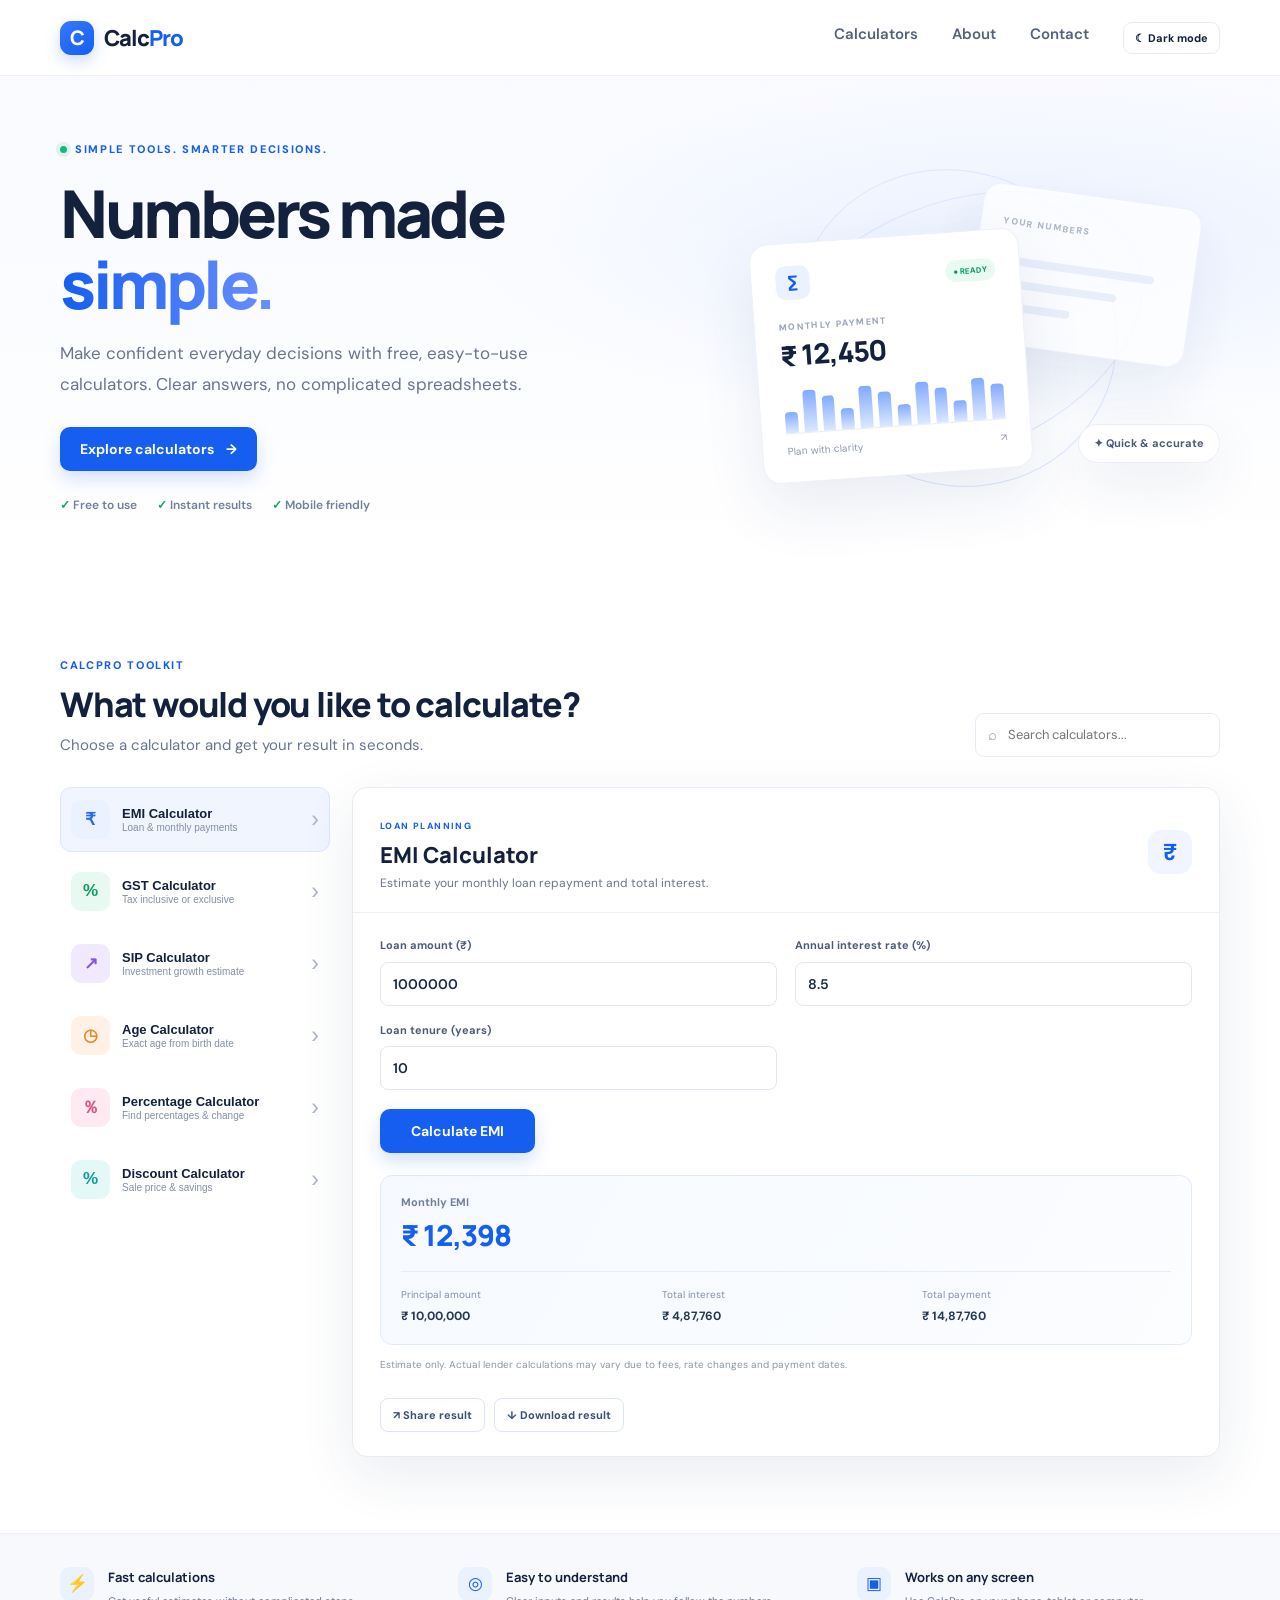
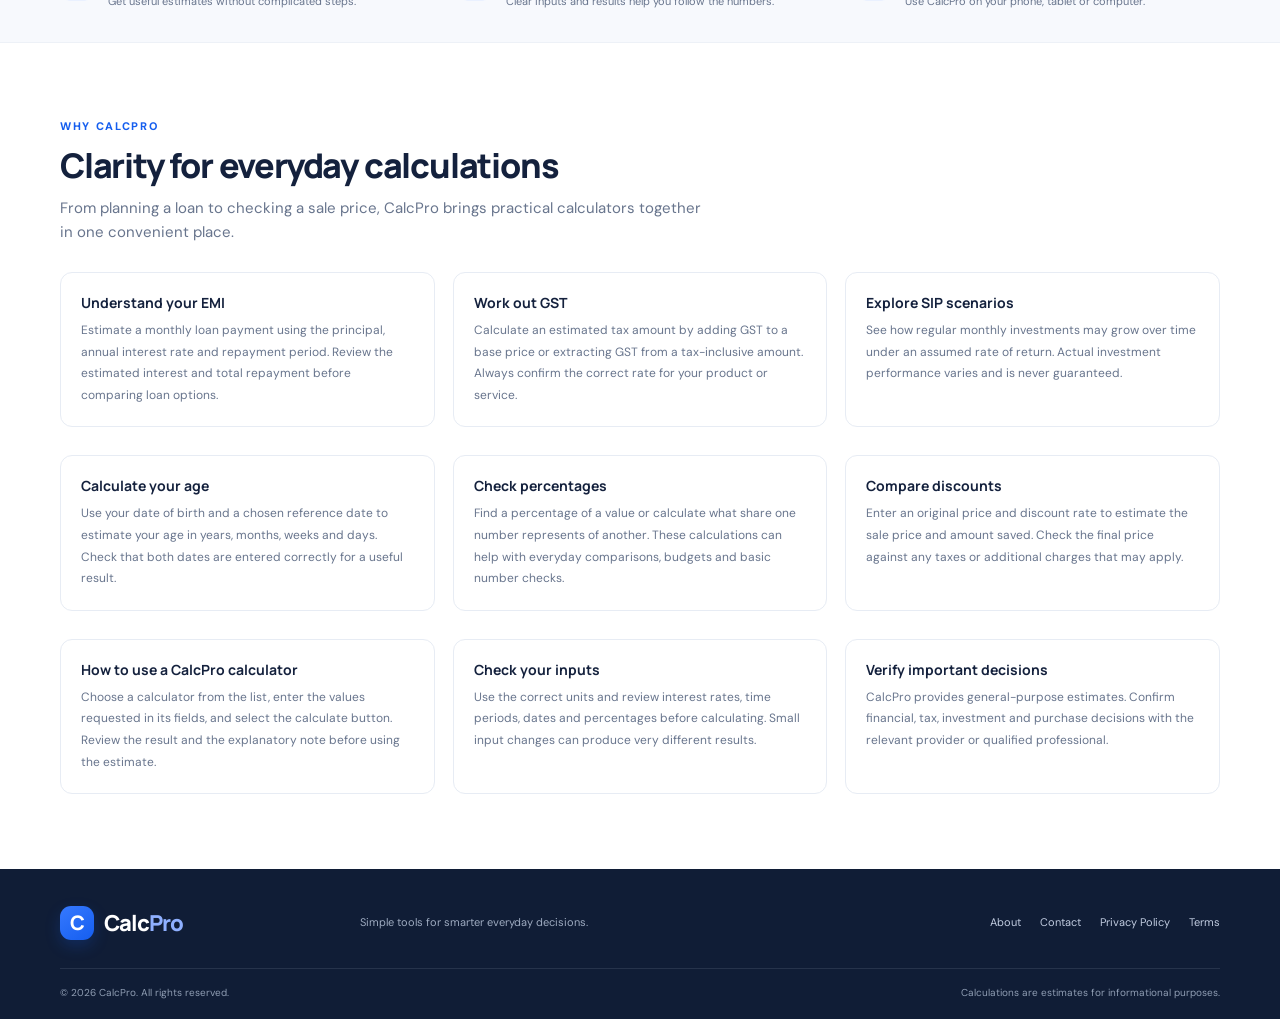
==== index.html @ 3a12703f "Clean up duplicate placeholder AdSense snippet" ====
<!DOCTYPE html>
<html lang="en">
<head>
  <!-- Google tag (gtag.js) - CalcPro GA4 -->
  <script async src="https://www.googletagmanager.com/gtag/js?id=G-G73KL03NPD"></script>
  <script>
    window.dataLayer = window.dataLayer || [];
    function gtag(){dataLayer.push(arguments);}
    gtag('js', new Date());
    gtag('config', 'G-G73KL03NPD');
  </script>

  <script async src="https://pagead2.googlesyndication.com/pagead/js/adsbygoogle.js?client=ca-pub-5305765007887137"
     crossorigin="anonymous"></script>
  <meta name="google-adsense-account" content="ca-pub-5305765007887137">
  <meta name="google-site-verification" content="IYeu65UoTeWbpqD2SZLOJmxgCEEkNinRDU8o8wYpRFg" /> 
  <meta charset="UTF-8">
  <meta name="viewport" content="width=device-width, initial-scale=1">
  <meta name="description" content="CalcPro offers free, easy-to-use EMI, GST, SIP, age, percentage and discount calculators. Get clear results instantly.">
  <meta name="keywords" content="online calculator, EMI calculator, GST calculator, SIP calculator, age calculator, percentage calculator, discount calculator">
  <meta name="theme-color" content="#155eef">
  <meta property="og:title" content="CalcPro — Smart Calculators for Everyday Decisions">
  <meta property="og:description" content="Free online calculators for loans, GST, investments, age, percentages and discounts.">
  <meta property="og:type" content="website">
  <title>CalcPro — Free Online Calculators</title>
  <link rel="canonical" href="https://primecalpro.vercel.app/">
  <link rel="icon" href="favicon.svg" type="image/svg+xml">
  <link rel="stylesheet" href="css/style.css">
</head>
<body>
  <header class="site-header">
    <div class="container nav-wrap">
      <a class="brand" href="index.html" aria-label="CalcPro home"><span class="brand-mark">C</span><span>Calc<span class="brand-accent">Pro</span></span></a>
      <button class="menu-toggle" id="menuToggle" aria-label="Toggle navigation" aria-expanded="false">☰</button>
      <nav class="main-nav" id="mainNav">
        <a href="#calculators">Calculators</a>
        <a href="about.html">About</a>
        <a href="contact.html">Contact</a>
      </nav>
    </div>
  </header>

  <main>
    <section class="hero">
      <div class="container hero-grid">
        <div>
          <div class="eyebrow"><span class="eyebrow-dot"></span> SIMPLE TOOLS. SMARTER DECISIONS.</div>
          <h1>Numbers made <span class="gradient-text">simple.</span></h1>
          <p class="hero-copy">Make confident everyday decisions with free, easy-to-use calculators. Clear answers, no complicated spreadsheets.</p>
          <a class="button button-primary" href="#calculators">Explore calculators <span aria-hidden="true">→</span></a>
          <div class="hero-trust"><span>✓ Free to use</span><span>✓ Instant results</span><span>✓ Mobile friendly</span></div>
        </div>
        <div class="hero-visual" aria-label="Calculator illustration">
          <div class="visual-orbit orbit-one"></div><div class="visual-orbit orbit-two"></div>
          <div class="visual-card card-back"><span class="mini-label">YOUR NUMBERS</span><div class="fake-line long"></div><div class="fake-line"></div><div class="fake-line short"></div></div>
          <div class="visual-card card-front"><div class="visual-card-top"><span class="visual-icon">∑</span><span class="live-pill">● READY</span></div><span class="mini-label">MONTHLY PAYMENT</span><strong>₹ 12,450</strong><div class="visual-chart"><i></i><i></i><i></i><i></i><i></i><i></i><i></i><i></i><i></i><i></i><i></i><i></i></div><div class="visual-foot"><span>Plan with clarity</span><span>↗</span></div></div>
          <div class="floating-badge">✦ Quick & accurate</div>
        </div>
      </div>
    </section>

    <section class="container section" id="calculators">
      <div class="section-heading">
        <div><div class="eyebrow">CALCPRO TOOLKIT</div><h2>What would you like to calculate?</h2><p>Choose a calculator and get your result in seconds.</p></div>
        <label class="search-box"><span aria-hidden="true">⌕</span><input id="toolSearch" type="search" placeholder="Search calculators..." aria-label="Search calculators"></label>
      </div>

      <div class="calculator-layout">
        <aside class="tool-list" aria-label="Calculator list">
          <button class="tool-link active" data-tool="emi"><span class="tool-icon blue">₹</span><span><b>EMI Calculator</b><small>Loan & monthly payments</small></span><span class="chevron">›</span></button>
          <button class="tool-link" data-tool="gst"><span class="tool-icon green">%</span><span><b>GST Calculator</b><small>Tax inclusive or exclusive</small></span><span class="chevron">›</span></button>
          <button class="tool-link" data-tool="sip"><span class="tool-icon purple">↗</span><span><b>SIP Calculator</b><small>Investment growth estimate</small></span><span class="chevron">›</span></button>
          <button class="tool-link" data-tool="age"><span class="tool-icon orange">◷</span><span><b>Age Calculator</b><small>Exact age from birth date</small></span><span class="chevron">›</span></button>
          <button class="tool-link" data-tool="percentage"><span class="tool-icon pink">％</span><span><b>Percentage Calculator</b><small>Find percentages & change</small></span><span class="chevron">›</span></button>
          <button class="tool-link" data-tool="discount"><span class="tool-icon teal">%</span><span><b>Discount Calculator</b><small>Sale price & savings</small></span><span class="chevron">›</span></button>
        </aside>

        <section class="calculator-panel" aria-live="polite">
          <div class="calc-panel-heading"><div><span class="panel-kicker" id="calcKicker">LOAN PLANNING</span><h3 id="calcTitle">EMI Calculator</h3><p id="calcDescription">Estimate your monthly loan repayment and total interest.</p></div><span class="panel-symbol" id="panelSymbol">₹</span></div>

          <div class="calc-content" id="calc-emi">
            <div class="input-grid">
              <label class="field"><span>Loan amount (₹)</span><input id="emiPrincipal" type="number" min="1" value="1000000" step="1000"></label>
              <label class="field"><span>Annual interest rate (%)</span><input id="emiRate" type="number" min="0" max="100" value="8.5" step="0.1"></label>
              <label class="field"><span>Loan tenure (years)</span><input id="emiYears" type="number" min="0.1" max="50" value="10" step="0.5"></label>
            </div>
            <button class="button button-primary calculate-btn" id="emiCalculate">Calculate EMI</button>
            <div class="result-box"><div class="result-main"><span>Monthly EMI</span><strong id="emiResult">₹ 12,398</strong></div><div class="result-stats"><div><small>Principal amount</small><b id="emiPrincipalOut">₹ 10,00,000</b></div><div><small>Total interest</small><b id="emiInterest">₹ 4,87,760</b></div><div><small>Total payment</small><b id="emiTotal">₹ 14,87,760</b></div></div></div>
            <p class="result-note">Estimate only. Actual lender calculations may vary due to fees, rate changes and payment dates.</p>
          </div>

          <div class="calc-content hidden" id="calc-gst">
            <div class="segmented"><button class="segment active" data-gst-mode="exclusive">Add GST</button><button class="segment" data-gst-mode="inclusive">Remove GST</button></div>
            <div class="input-grid">
              <label class="field"><span id="gstAmountLabel">Original amount (₹)</span><input id="gstAmount" type="number" min="0" value="1000"></label>
              <label class="field"><span>GST rate (%)</span><select id="gstRate"><option>5</option><option>12</option><option selected>18</option><option>28</option><option value="custom">Custom</option></select></label>
              <label class="field hidden" id="gstCustomWrap"><span>Custom GST rate (%)</span><input id="gstCustom" type="number" min="0" max="100" value="18"></label>
            </div>
            <button class="button button-primary calculate-btn" id="gstCalculate">Calculate GST</button>
            <div class="result-box"><div class="result-main"><span id="gstMainLabel">Total amount including GST</span><strong id="gstTotal">₹ 1,180.00</strong></div><div class="result-stats"><div><small>Base amount</small><b id="gstBase">₹ 1,000.00</b></div><div><small>GST amount</small><b id="gstTax">₹ 180.00</b></div><div><small>GST rate</small><b id="gstRateOut">18%</b></div></div></div>
            <p class="result-note">For estimation only. Confirm the applicable GST rate and tax treatment for your transaction.</p>
          </div>

          <div class="calc-content hidden" id="calc-sip">
            <div class="input-grid">
              <label class="field"><span>Monthly investment (₹)</span><input id="sipMonthly" type="number" min="1" value="5000" step="500"></label>
              <label class="field"><span>Expected annual return (%)</span><input id="sipRate" type="number" min="0" max="100" value="12" step="0.5"></label>
              <label class="field"><span>Investment period (years)</span><input id="sipYears" type="number" min="1" max="60" value="10"></label>
            </div>
            <button class="button button-primary calculate-btn" id="sipCalculate">Calculate returns</button>
            <div class="result-box"><div class="result-main"><span>Estimated future value</span><strong id="sipFuture">₹ 11,50,193</strong></div><div class="result-stats"><div><small>Invested amount</small><b id="sipInvested">₹ 6,00,000</b></div><div><small>Estimated returns</small><b id="sipReturns">₹ 5,50,193</b></div><div><small>Investment period</small><b id="sipPeriod">10 years</b></div></div></div>
            <p class="result-note">Illustrative estimate, not a guaranteed return. Market-linked investments can lose value.</p>
          </div>

          <div class="calc-content hidden" id="calc-age">
            <div class="input-grid">
              <label class="field"><span>Date of birth</span><input id="birthDate" type="date"></label>
              <label class="field"><span>Calculate age on</span><input id="ageAsOf" type="date"></label>
            </div>
            <button class="button button-primary calculate-btn" id="ageCalculate">Calculate age</button>
            <div class="result-box"><div class="result-main"><span>Your exact age</span><strong id="ageResult">—</strong></div><div class="result-stats"><div><small>Total months</small><b id="ageMonths">—</b></div><div><small>Total weeks</small><b id="ageWeeks">—</b></div><div><small>Total days</small><b id="ageDays">—</b></div></div></div>
            <p class="result-note">Age is calculated using calendar dates. The result is based on the dates you enter.</p>
          </div>

          <div class="calc-content hidden" id="calc-percentage">
            <div class="input-grid">
              <label class="field"><span>What is X% of Y? — X (%)</span><input id="pctX" type="number" value="20"></label>
              <label class="field"><span>Y (number)</span><input id="pctY" type="number" value="500"></label>
              <label class="field"><span>Optional: part value</span><input id="pctPart" type="number" value="100"></label>
              <label class="field"><span>Optional: total value</span><input id="pctWhole" type="number" value="500"></label>
            </div>
            <button class="button button-primary calculate-btn" id="pctCalculate">Calculate percentage</button>
            <div class="result-box"><div class="result-main"><span id="pctMainLabel">20% of 500</span><strong id="pctResult">100</strong></div><div class="result-stats"><div><small>Part as % of total</small><b id="pctOfTotal">20%</b></div><div><small>Calculation</small><b id="pctFormula">20 ÷ 100 × 500</b></div></div></div>
            <p class="result-note">Enter the first two values for X% of Y. The optional values calculate a part as a percentage of a total.</p>
          </div>

          <div class="calc-content hidden" id="calc-discount">
            <div class="input-grid">
              <label class="field"><span>Original price (₹)</span><input id="discountPrice" type="number" min="0" value="2500"></label>
              <label class="field"><span>Discount (%)</span><input id="discountRate" type="number" min="0" max="100" value="20"></label>
            </div>
            <button class="button button-primary calculate-btn" id="discountCalculate">Calculate discount</button>
            <div class="result-box"><div class="result-main"><span>Final sale price</span><strong id="discountFinal">₹ 2,000.00</strong></div><div class="result-stats"><div><small>You save</small><b id="discountSaving">₹ 500.00</b></div><div><small>Original price</small><b id="discountOriginal">₹ 2,500.00</b></div><div><small>Discount rate</small><b id="discountRateOut">20%</b></div></div></div>
            <p class="result-note">The result does not include any additional taxes, shipping fees or store charges.</p>
          </div>
          <div class="result-actions" id="resultActions" aria-label="Result actions">
            <button class="action-button" id="shareResult" type="button">↗ Share result</button>
            <button class="action-button" id="downloadResult" type="button">↓ Download result</button>
          </div>
        </section>
      </div>
    </section>

    <section class="info-strip"><div class="container info-grid"><div><span class="info-icon">⚡</span><b>Fast calculations</b><p>Get useful estimates without complicated steps.</p></div><div><span class="info-icon">◎</span><b>Easy to understand</b><p>Clear inputs and results help you follow the numbers.</p></div><div><span class="info-icon">▣</span><b>Works on any screen</b><p>Use CalcPro on your phone, tablet or computer.</p></div></div></section>

    <section class="container content-section">
      <div class="eyebrow">WHY CALCPRO</div><h2>Clarity for everyday calculations</h2>
      <p class="content-lead">From planning a loan to checking a sale price, CalcPro brings practical calculators together in one convenient place.</p>
      <div class="content-cards"><article><h3>Understand your EMI</h3><p>Estimate a monthly loan payment using the principal, annual interest rate and repayment period. Review the estimated interest and total repayment before comparing loan options.</p></article><article><h3>Work out GST</h3><p>Calculate an estimated tax amount by adding GST to a base price or extracting GST from a tax-inclusive amount. Always confirm the correct rate for your product or service.</p></article><article><h3>Explore SIP scenarios</h3><p>See how regular monthly investments may grow over time under an assumed rate of return. Actual investment performance varies and is never guaranteed.</p></article></div>
      <div class="content-cards"><article><h3>Calculate your age</h3><p>Use your date of birth and a chosen reference date to estimate your age in years, months, weeks and days. Check that both dates are entered correctly for a useful result.</p></article><article><h3>Check percentages</h3><p>Find a percentage of a value or calculate what share one number represents of another. These calculations can help with everyday comparisons, budgets and basic number checks.</p></article><article><h3>Compare discounts</h3><p>Enter an original price and discount rate to estimate the sale price and amount saved. Check the final price against any taxes or additional charges that may apply.</p></article></div>
      <div class="content-cards"><article><h3>How to use a CalcPro calculator</h3><p>Choose a calculator from the list, enter the values requested in its fields, and select the calculate button. Review the result and the explanatory note before using the estimate.</p></article><article><h3>Check your inputs</h3><p>Use the correct units and review interest rates, time periods, dates and percentages before calculating. Small input changes can produce very different results.</p></article><article><h3>Verify important decisions</h3><p>CalcPro provides general-purpose estimates. Confirm financial, tax, investment and purchase decisions with the relevant provider or qualified professional.</p></article></div>
    </section>
  </main>

  <footer class="site-footer"><div class="container footer-top"><a class="brand footer-brand" href="index.html"><span class="brand-mark">C</span><span>Calc<span class="brand-accent">Pro</span></span></a><p>Simple tools for smarter everyday decisions.</p><nav><a href="about.html">About</a><a href="contact.html">Contact</a><a href="privacy-policy.html">Privacy Policy</a><a href="terms.html">Terms</a></nav></div><div class="container footer-bottom"><span>© <span id="year"></span> CalcPro. All rights reserved.</span><span>Calculations are estimates for informational purposes.</span></div></footer>
  <script src="js/script.js" defer></script>
</body>
</html>
---- css/style.css ----
@import url('https://fonts.googleapis.com/css2?family=DM+Sans:wght@400;500;600;700&family=Manrope:wght@400;500;600;700;800&display=swap');
:root{--ink:#14213d;--muted:#68758d;--blue:#155eef;--blue-dark:#104bc4;--line:#e7ecf4;--bg:#f7f9fc;--white:#fff;--shadow:0 18px 55px rgba(28,53,96,.09)}
*{box-sizing:border-box}html{scroll-behavior:smooth}body{margin:0;background:#fff;color:var(--ink);font-family:'DM Sans',sans-serif;font-size:15px;line-height:1.6}a{color:inherit;text-decoration:none}.container{width:min(1160px,calc(100% - 40px));margin-inline:auto}.site-header{height:76px;border-bottom:1px solid #edf0f5;background:rgba(255,255,255,.94);position:sticky;top:0;z-index:20;backdrop-filter:blur(12px)}.nav-wrap{height:100%;display:flex;align-items:center;justify-content:space-between}.brand{display:inline-flex;align-items:center;gap:10px;font:800 22px Manrope,sans-serif;letter-spacing:-1px}.brand-mark{display:grid;place-items:center;width:34px;height:34px;border-radius:11px;background:linear-gradient(145deg,#3679ff,#155eef);color:white;font-size:20px;box-shadow:0 6px 15px #155eef38}.brand-accent{color:var(--blue)}.main-nav{display:flex;gap:34px;color:#53617a;font-weight:600}.main-nav a:hover,.site-footer nav a:hover{color:var(--blue)}.menu-toggle{display:none;border:0;background:none;font-size:24px;color:var(--ink)}.hero{background:radial-gradient(ellipse at 80% 35%,#eaf1ff 0,transparent 38%),linear-gradient(180deg,#f8faff 0%,#fff 100%);overflow:hidden}.hero-grid{min-height:475px;display:grid;grid-template-columns:1.05fr .95fr;align-items:center;gap:50px;padding-block:65px}.eyebrow{font-size:11px;font-weight:800;letter-spacing:1.65px;color:var(--blue);display:flex;align-items:center;gap:8px}.eyebrow-dot{width:7px;height:7px;border-radius:50%;background:#16b77a;box-shadow:0 0 0 4px #16b77a20}.hero h1{font:800 clamp(42px,5.4vw,66px)/1.08 Manrope,sans-serif;letter-spacing:-3.5px;margin:19px 0 18px;max-width:590px}.gradient-text{background:linear-gradient(90deg,#155eef,#6a8fff);background-clip:text;color:transparent}.hero-copy{font-size:17px;line-height:1.8;color:var(--muted);max-width:520px;margin:0 0 28px}.button{display:inline-flex;align-items:center;justify-content:center;gap:12px;border:0;border-radius:10px;padding:13px 20px;font:700 14px 'DM Sans';cursor:pointer;transition:.2s}.button-primary{background:var(--blue);color:white;box-shadow:0 8px 18px #155eef30}.button-primary:hover{background:var(--blue-dark);transform:translateY(-1px)}.hero-trust{display:flex;flex-wrap:wrap;gap:20px;margin-top:25px;color:#718099;font-size:12px;font-weight:600}.hero-trust span:first-letter{color:#16a36d}.hero-visual{height:340px;position:relative;display:grid;place-items:center}.visual-orbit{position:absolute;border:1px solid #dbe6ff;border-radius:50%;transform:rotate(-22deg)}.orbit-one{width:390px;height:250px}.orbit-two{width:330px;height:310px;transform:rotate(38deg)}.visual-card{position:absolute;background:white;border:1px solid #edf1f8;border-radius:18px;box-shadow:0 25px 60px #1c3b7518}.card-back{width:220px;height:160px;right:5%;top:37px;padding:22px;transform:rotate(8deg);opacity:.8}.mini-label{font-size:9px;letter-spacing:1.4px;font-weight:800;color:#9aa6bb}.fake-line{height:8px;width:70%;background:#e8eef9;border-radius:9px;margin-top:15px}.fake-line.long{width:90%;margin-top:25px}.fake-line.short{width:45%}.card-front{width:270px;padding:22px 24px;left:12%;top:78px;transform:rotate(-4deg)}.visual-card-top,.visual-foot{display:flex;justify-content:space-between;align-items:center}.visual-icon{width:34px;height:34px;border-radius:10px;background:#eaf1ff;color:var(--blue);display:grid;place-items:center;font-size:20px;font-weight:700}.live-pill{font-size:8px;color:#0d9b68;background:#e8faf2;padding:5px 8px;border-radius:20px;font-weight:800}.card-front .mini-label{display:block;margin-top:20px}.card-front strong{display:block;font:800 28px Manrope;margin-top:2px;letter-spacing:-1px}.visual-chart{height:48px;display:flex;align-items:end;gap:6px;border-bottom:1px solid #e9eef6;margin-top:12px}.visual-chart i{display:block;flex:1;background:linear-gradient(180deg,#83aaff,#dce8ff);border-radius:4px 4px 0 0}.visual-chart i:nth-child(3n){height:75%}.visual-chart i:nth-child(3n+1){height:45%}.visual-chart i:nth-child(3n+2){height:90%}.visual-foot{font-size:10px;color:#8b98ad;margin-top:10px}.floating-badge{position:absolute;right:0;bottom:35px;background:#fff;border:1px solid #e9eef8;padding:10px 15px;border-radius:30px;box-shadow:var(--shadow);font-size:11px;font-weight:700;color:#4c5b74}.section{padding-block:76px}.section-heading{display:flex;align-items:end;justify-content:space-between;gap:24px;margin-bottom:30px}.section-heading h2,.content-section h2{font:800 clamp(25px,3vw,34px)/1.2 Manrope,sans-serif;letter-spacing:-1.2px;margin:10px 0 8px}.section-heading p,.content-lead{margin:0;color:var(--muted)}.search-box{height:44px;width:245px;border:1px solid var(--line);border-radius:9px;display:flex;align-items:center;gap:9px;padding:0 12px;color:#8995a8}.search-box input{border:0;outline:0;width:100%;font:13px 'DM Sans';color:var(--ink)}.calculator-layout{display:grid;grid-template-columns:270px 1fr;gap:22px;align-items:start}.tool-list{display:grid;gap:7px}.tool-link{display:flex;align-items:center;gap:12px;width:100%;border:1px solid transparent;border-radius:11px;background:#fff;padding:12px 10px;text-align:left;cursor:pointer;color:var(--ink);transition:.2s}.tool-link:hover{background:#f8faff;border-color:#e7edfa}.tool-link.active{background:#f1f5ff;border-color:#dce7ff}.tool-link>span:nth-child(2){display:grid;gap:1px;flex:1}.tool-link b{font-size:13px}.tool-link small{font-size:10px;color:#8290a5}.chevron{font-size:23px;color:#aab5c6}.tool-icon{width:39px;height:39px;border-radius:10px;display:grid;place-items:center;font-size:17px;font-weight:800}.blue{background:#eaf1ff;color:#2869e9}.green{background:#e7f9f0;color:#159a66}.purple{background:#f1eaff;color:#8655d8}.orange{background:#fff1e5;color:#e58b31}.pink{background:#ffeaf1;color:#d95785}.teal{background:#e4f8f7;color:#159a96}.calculator-panel{border:1px solid var(--line);border-radius:15px;background:white;box-shadow:var(--shadow);overflow:hidden}.calc-panel-heading{padding:24px 27px 19px;border-bottom:1px solid #edf0f5;display:flex;justify-content:space-between;align-items:center}.panel-kicker{font-size:9px;letter-spacing:1.4px;font-weight:800;color:var(--blue)}.calc-panel-heading h3{font:800 22px Manrope;margin:4px 0}.calc-panel-heading p{margin:0;color:var(--muted);font-size:12px}.panel-symbol{width:44px;height:44px;display:grid;place-items:center;border-radius:13px;background:#f0f5ff;color:var(--blue);font-size:23px;font-weight:800}.calc-content{padding:24px 27px 25px}.hidden{display:none!important}.input-grid{display:grid;grid-template-columns:repeat(2,minmax(0,1fr));gap:16px 18px}.field{display:grid;gap:7px;color:#4d5b72;font-size:11px;font-weight:700}.field input,.field select{height:44px;width:100%;border:1px solid #e1e7f0;border-radius:8px;background:#fff;padding:0 12px;color:#192944;font:600 14px 'DM Sans';outline:none;transition:.2s}.field input:focus,.field select:focus{border-color:#7da5ff;box-shadow:0 0 0 3px #155eef12}.calculate-btn{margin-top:19px;min-width:155px}.result-box{margin-top:22px;border:1px solid #dfe9ff;background:linear-gradient(120deg,#f6f9ff,#fbfdff);border-radius:12px;padding:18px 20px}.result-main{display:grid;gap:3px;padding-bottom:16px;border-bottom:1px solid #e5ecf8}.result-main span{font-size:11px;font-weight:700;color:#71809a}.result-main strong{font:800 29px Manrope;letter-spacing:-.8px;color:#155eef;overflow-wrap:anywhere}.result-stats{display:grid;grid-template-columns:repeat(3,minmax(0,1fr));gap:12px;padding-top:15px}.result-stats div{display:grid;gap:4px;min-width:0}.result-stats small{font-size:10px;color:#8491a6}.result-stats b{font-size:12px;color:#263752;overflow-wrap:anywhere}.result-note{font-size:10px;color:#8a96a8;margin:12px 0 0;line-height:1.6}.segmented{display:inline-flex;padding:4px;background:#f0f3f8;border-radius:9px;margin-bottom:18px}.segment{border:0;background:transparent;padding:8px 14px;border-radius:7px;color:#6b7890;font:700 11px 'DM Sans';cursor:pointer}.segment.active{background:white;color:var(--blue);box-shadow:0 2px 7px #1c31520e}.info-strip{background:#f7f9fd;border-block:1px solid #edf1f7}.info-grid{display:grid;grid-template-columns:repeat(3,1fr);gap:35px;padding-block:31px}.info-grid>div{position:relative;padding-left:48px}.info-icon{position:absolute;left:0;top:2px;width:34px;height:34px;border-radius:10px;background:#eaf1ff;color:var(--blue);display:grid;place-items:center;font-size:17px}.info-grid b{font:700 13px Manrope}.info-grid p{font-size:11px;color:var(--muted);margin:4px 0 0}.content-section{padding-block:75px}.content-section h2{margin-bottom:10px}.content-lead{max-width:650px}.content-cards{display:grid;grid-template-columns:repeat(3,1fr);gap:18px;margin-top:28px}.content-cards article{border:1px solid var(--line);border-radius:12px;padding:20px;background:#fff}.content-cards h3{font:700 14px Manrope;margin:0 0 8px}.content-cards p{font-size:12px;line-height:1.8;color:var(--muted);margin:0}.site-footer{background:#101d36;color:#d9e2f1;padding:34px 0 18px}.footer-top{display:grid;grid-template-columns:1fr 1fr 2fr;align-items:center;gap:20px;padding-bottom:25px}.footer-brand{color:white}.footer-brand .brand-accent{color:#8fb0ff}.footer-top>p{font-size:11px;color:#9eabc0}.site-footer nav{display:flex;justify-content:flex-end;gap:19px;flex-wrap:wrap;font-size:11px;color:#c1cce0}.footer-bottom{border-top:1px solid #26334b;padding-top:16px;display:flex;justify-content:space-between;gap:15px;color:#8f9db3;font-size:10px}.page-hero{background:#f6f9ff;padding:60px 0}.page-hero h1{font:800 42px Manrope;letter-spacing:-1.8px;margin:8px 0}.page-hero p{color:var(--muted);max-width:680px}.prose{max-width:820px;padding-block:45px 80px}.prose h2{font:800 22px Manrope;margin-top:30px}.prose p,.prose li{color:#5d6b82;line-height:1.85}.prose a{color:var(--blue);text-decoration:underline}.contact-card{max-width:650px;border:1px solid var(--line);border-radius:14px;padding:25px;margin-top:25px}.contact-card label{display:grid;gap:7px;margin:14px 0;font-size:12px;font-weight:700}.contact-card input,.contact-card textarea{border:1px solid #e1e7f0;border-radius:8px;padding:12px;font:14px 'DM Sans';width:100%}.contact-card textarea{min-height:130px;resize:vertical}.form-hint{font-size:11px;color:var(--muted)}
@media(max-width:850px){.hero-grid{gap:10px}.hero-visual{transform:scale(.85)}.calculator-layout{grid-template-columns:1fr}.tool-list{grid-template-columns:repeat(2,1fr)}.tool-link{padding:9px}.section-heading{align-items:start;flex-direction:column}.search-box{width:100%}.footer-top{grid-template-columns:1fr 1fr}.footer-top nav{grid-column:1/-1;justify-content:flex-start}}
@media(max-width:600px){.container{width:min(100% - 28px,1160px)}.site-header{height:65px}.menu-toggle{display:block}.main-nav{display:none;position:absolute;top:64px;left:0;right:0;background:#fff;border-bottom:1px solid var(--line);padding:18px 22px;flex-direction:column;gap:15px}
body.dark-mode .main-nav{background:#18243a;border-bottom-color:#2b3a55;color:#dbe6f8}
body.dark-mode .main-nav a{color:#dbe6f8}
body.dark-mode .main-nav a:hover,body.dark-mode .main-nav a:focus-visible{background:#24395d;color:#fff}
body.dark-mode .main-nav .theme-toggle{background:#1d2b44;border-color:#3a5278;color:#d5e1f4}
body.dark-mode .main-nav .theme-toggle:hover,body.dark-mode .main-nav .theme-toggle:focus-visible{background:#24395d;color:#fff}
body:not(.dark-mode) .main-nav{background:#fff;border-bottom-color:var(--line);color:#53617a}
body:not(.dark-mode) .main-nav a{color:#53617a}
body:not(.dark-mode) .main-nav .theme-toggle{background:#fff;border-color:var(--line);color:var(--ink)}
.main-nav.open{display:flex}.hero-grid{grid-template-columns:1fr;padding-block:48px 20px}.hero h1{font-size:45px;letter-spacing:-2.5px}.hero-copy{font-size:15px}.hero-visual{height:275px;transform:scale(.78);transform-origin:top center;margin-bottom:-45px}.section{padding-block:52px}.section-heading h2,.content-section h2{font-size:27px}.tool-list{grid-template-columns:1fr 1fr;gap:5px}.tool-link{gap:7px;padding:9px 6px}.tool-icon{width:32px;height:32px;font-size:14px}.tool-link b{font-size:11px}.tool-link small{font-size:9px}.chevron{display:none}.calc-panel-heading,.calc-content{padding:19px 16px}.calc-panel-heading h3{font-size:19px}.input-grid{grid-template-columns:1fr;gap:13px}.result-stats{grid-template-columns:repeat(2,1fr)}.result-main strong{font-size:25px}.info-grid,.content-cards{grid-template-columns:1fr;gap:20px}.info-grid{padding-block:25px}.content-section{padding-block:50px}.footer-top{grid-template-columns:1fr;gap:9px}.footer-top nav{grid-column:auto;justify-content:flex-start;gap:14px}.footer-bottom{flex-direction:column}.page-hero{padding:42px 0}.page-hero h1{font-size:34px}}


/* Feature additions: theme toggle and result actions */
.theme-toggle{border:1px solid var(--line);background:var(--white);color:var(--ink);border-radius:9px;padding:8px 11px;font:700 11px 'DM Sans';cursor:pointer;white-space:nowrap;transition:.2s}.theme-toggle:hover{border-color:#abc3f5;color:var(--blue)}
.result-actions{display:flex;gap:9px;flex-wrap:wrap;padding:0 27px 24px}.action-button{border:1px solid #dbe5f5;background:var(--white);color:#385173;border-radius:8px;padding:9px 12px;font:700 11px 'DM Sans';cursor:pointer;transition:.2s}.action-button:hover{border-color:#9dbcf6;color:var(--blue);background:#f7faff}
body.dark-mode{--ink:#e8eefb;--muted:#aebbd1;--line:#2b3a55;--bg:#101a2c;--white:#18243a;--shadow:0 18px 55px rgba(0,0,0,.28);background:#101a2c;color:var(--ink)}
body.dark-mode .site-header{background:rgba(16,26,44,.94);border-color:#2b3a55}.dark-mode .main-nav{color:#b7c4da}.dark-mode .main-nav a:hover,.dark-mode .site-footer nav a:hover{color:#8fb0ff}.dark-mode .menu-toggle{color:var(--ink)}
.dark-mode .hero{background:radial-gradient(ellipse at 80% 35%,#1b315d 0,transparent 38%),linear-gradient(180deg,#14213a 0%,#101a2c 100%)}.dark-mode .hero-copy,.dark-mode .section-heading p,.dark-mode .content-lead{color:var(--muted)}.dark-mode .visual-card,.dark-mode .calculator-panel,.dark-mode .content-cards article,.dark-mode .tool-link{background:#18243a;border-color:#2b3a55}.dark-mode .tool-link:hover{background:#1e2d49;border-color:#3a5278}.dark-mode .tool-link.active{background:#20355f;border-color:#416aa7}.dark-mode .field{color:#bcc9dc}.dark-mode .field input,.dark-mode .field select,.dark-mode .search-box input{background:#111c30;border-color:#344866;color:#edf3ff}.dark-mode .search-box{border-color:#2b3a55}.dark-mode .calc-panel-heading{border-color:#2b3a55}.dark-mode .panel-symbol{background:#20355f}.dark-mode .result-box{border-color:#355589;background:linear-gradient(120deg,#192b4a,#17243b)}.dark-mode .result-main{border-color:#334a6e}.dark-mode .result-stats b{color:#dbe6f8}.dark-mode .segmented{background:#22314a}.dark-mode .segment{color:#afbdd2}.dark-mode .segment.active{background:#18243a}.dark-mode .info-strip{background:#14213a;border-color:#2b3a55}.dark-mode .content-cards article{background:#18243a}.dark-mode .page-hero{background:#14213a}.dark-mode .prose p,.dark-mode .prose li{color:#b4c1d5}.dark-mode .contact-card{border-color:#2b3a55}.dark-mode .contact-card input,.dark-mode .contact-card textarea{background:#111c30;border-color:#344866;color:#edf3ff}.dark-mode .action-button{background:#1d2b44;border-color:#3a5278;color:#d5e1f4}.dark-mode .action-button:hover{background:#24395d}
@media(max-width:600px){.theme-toggle{margin-left:auto;margin-right:8px;padding:7px 9px}.result-actions{padding:0 16px 19px}}
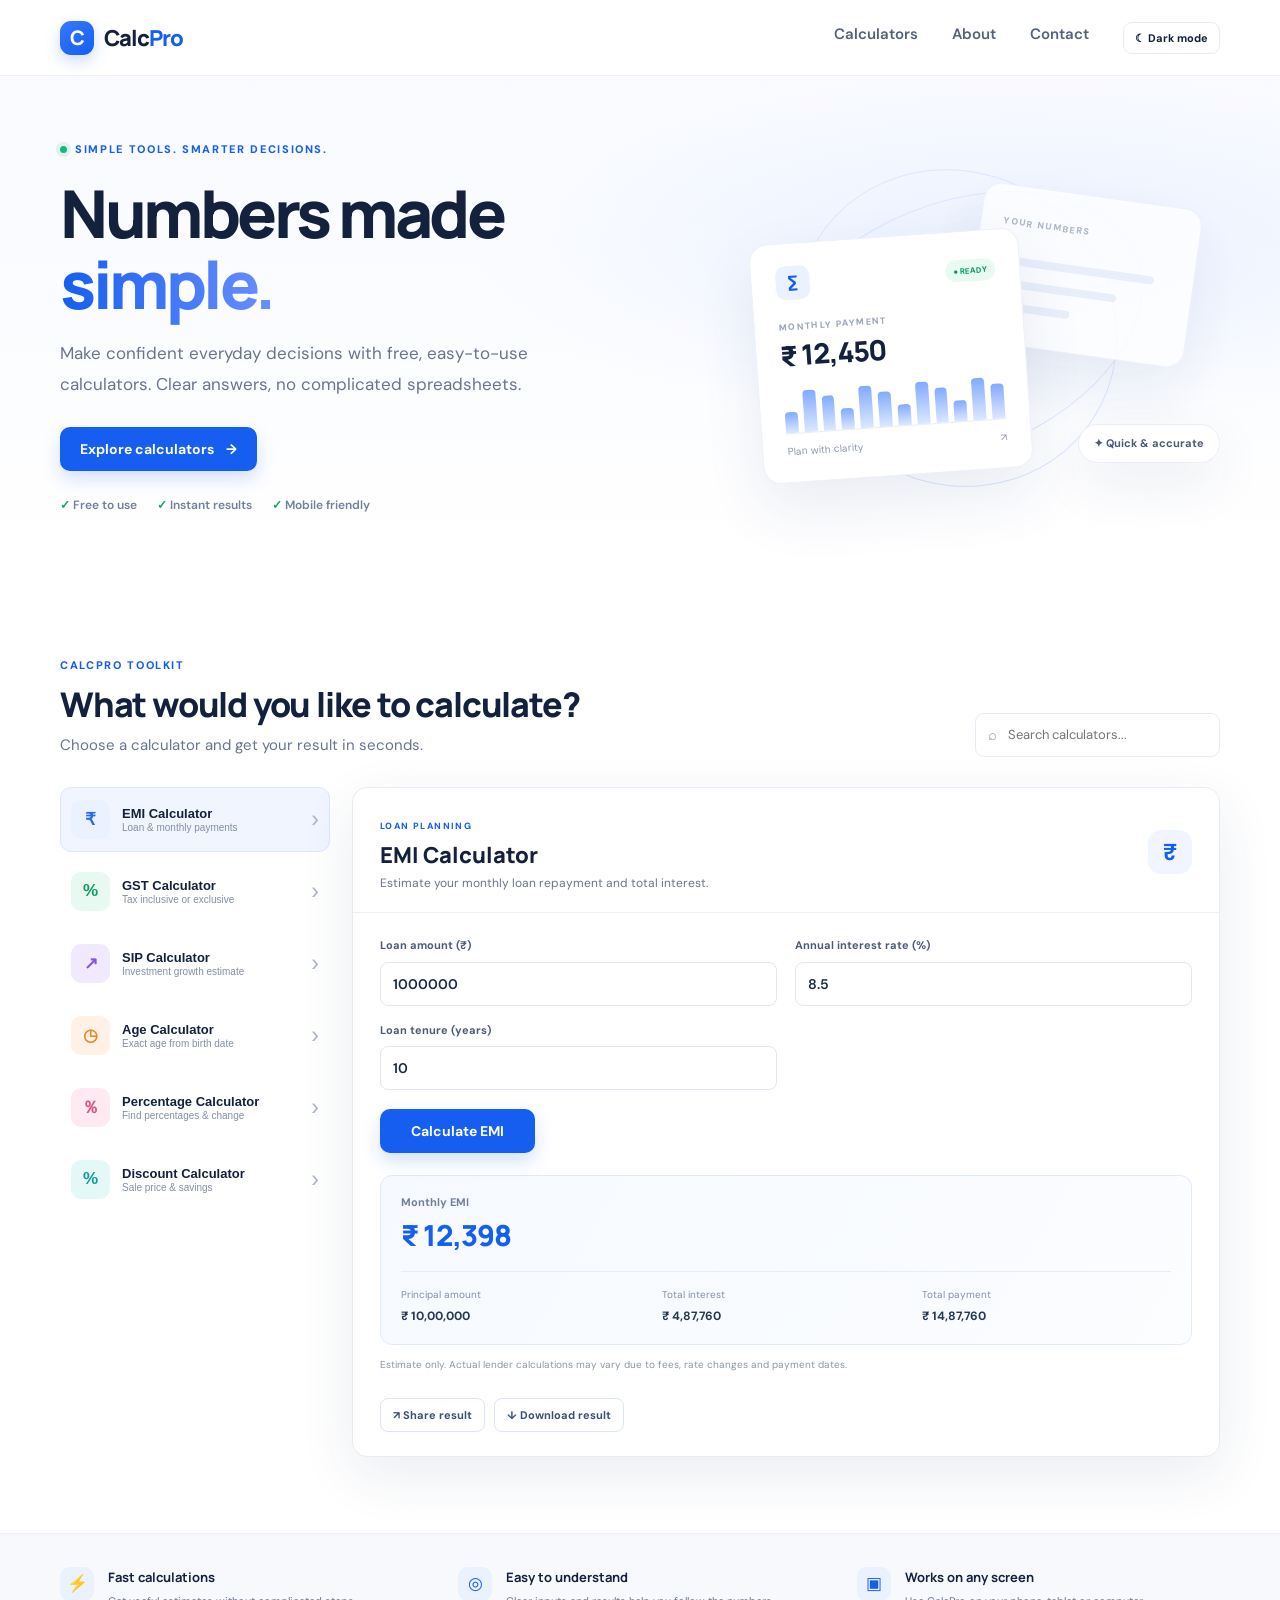
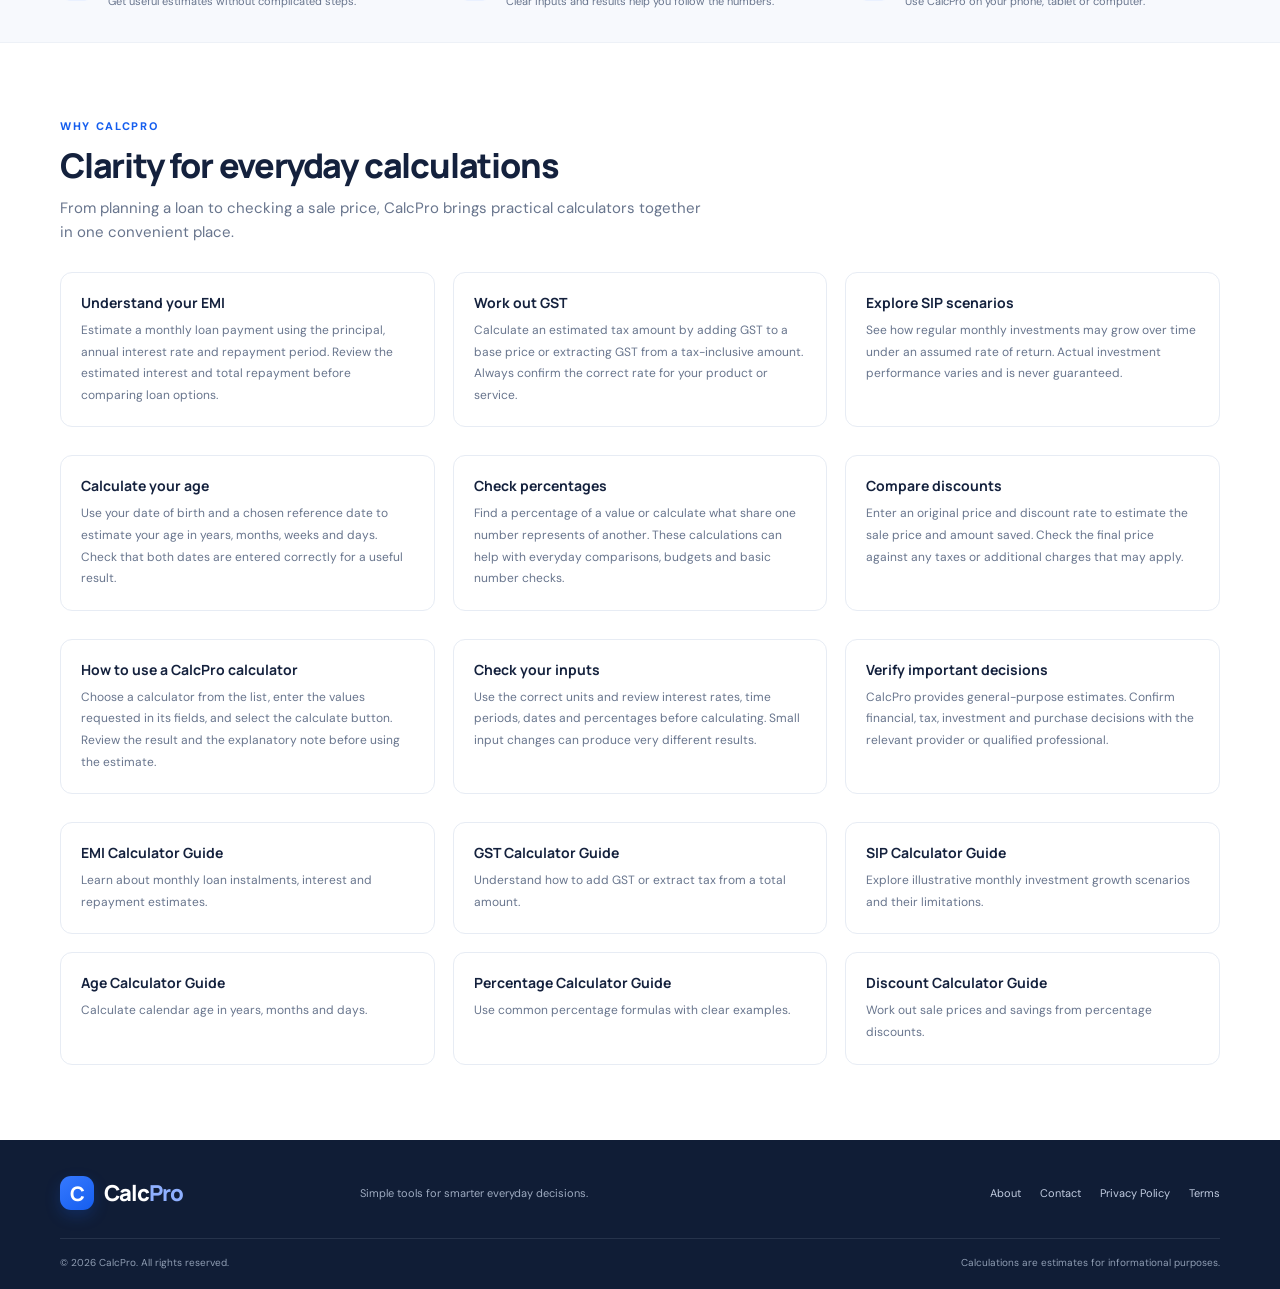
==== commit 8a75a4d5: "Link calculator SEO guides from CalcPro homepage" ====
--- a/index.html
+++ b/index.html
@@ -159,6 +159,14 @@
       <div class="content-cards"><article><h3>Understand your EMI</h3><p>Estimate a monthly loan payment using the principal, annual interest rate and repayment period. Review the estimated interest and total repayment before comparing loan options.</p></article><article><h3>Work out GST</h3><p>Calculate an estimated tax amount by adding GST to a base price or extracting GST from a tax-inclusive amount. Always confirm the correct rate for your product or service.</p></article><article><h3>Explore SIP scenarios</h3><p>See how regular monthly investments may grow over time under an assumed rate of return. Actual investment performance varies and is never guaranteed.</p></article></div>
       <div class="content-cards"><article><h3>Calculate your age</h3><p>Use your date of birth and a chosen reference date to estimate your age in years, months, weeks and days. Check that both dates are entered correctly for a useful result.</p></article><article><h3>Check percentages</h3><p>Find a percentage of a value or calculate what share one number represents of another. These calculations can help with everyday comparisons, budgets and basic number checks.</p></article><article><h3>Compare discounts</h3><p>Enter an original price and discount rate to estimate the sale price and amount saved. Check the final price against any taxes or additional charges that may apply.</p></article></div>
       <div class="content-cards"><article><h3>How to use a CalcPro calculator</h3><p>Choose a calculator from the list, enter the values requested in its fields, and select the calculate button. Review the result and the explanatory note before using the estimate.</p></article><article><h3>Check your inputs</h3><p>Use the correct units and review interest rates, time periods, dates and percentages before calculating. Small input changes can produce very different results.</p></article><article><h3>Verify important decisions</h3><p>CalcPro provides general-purpose estimates. Confirm financial, tax, investment and purchase decisions with the relevant provider or qualified professional.</p></article></div>
+      <div class="content-cards calculator-guides">
+        <article><h3><a href="emi-calculator.html">EMI Calculator Guide</a></h3><p>Learn about monthly loan instalments, interest and repayment estimates.</p></article>
+        <article><h3><a href="gst-calculator.html">GST Calculator Guide</a></h3><p>Understand how to add GST or extract tax from a total amount.</p></article>
+        <article><h3><a href="sip-calculator.html">SIP Calculator Guide</a></h3><p>Explore illustrative monthly investment growth scenarios and their limitations.</p></article>
+        <article><h3><a href="age-calculator.html">Age Calculator Guide</a></h3><p>Calculate calendar age in years, months and days.</p></article>
+        <article><h3><a href="percentage-calculator.html">Percentage Calculator Guide</a></h3><p>Use common percentage formulas with clear examples.</p></article>
+        <article><h3><a href="discount-calculator.html">Discount Calculator Guide</a></h3><p>Work out sale prices and savings from percentage discounts.</p></article>
+      </div>
     </section>
   </main>
 
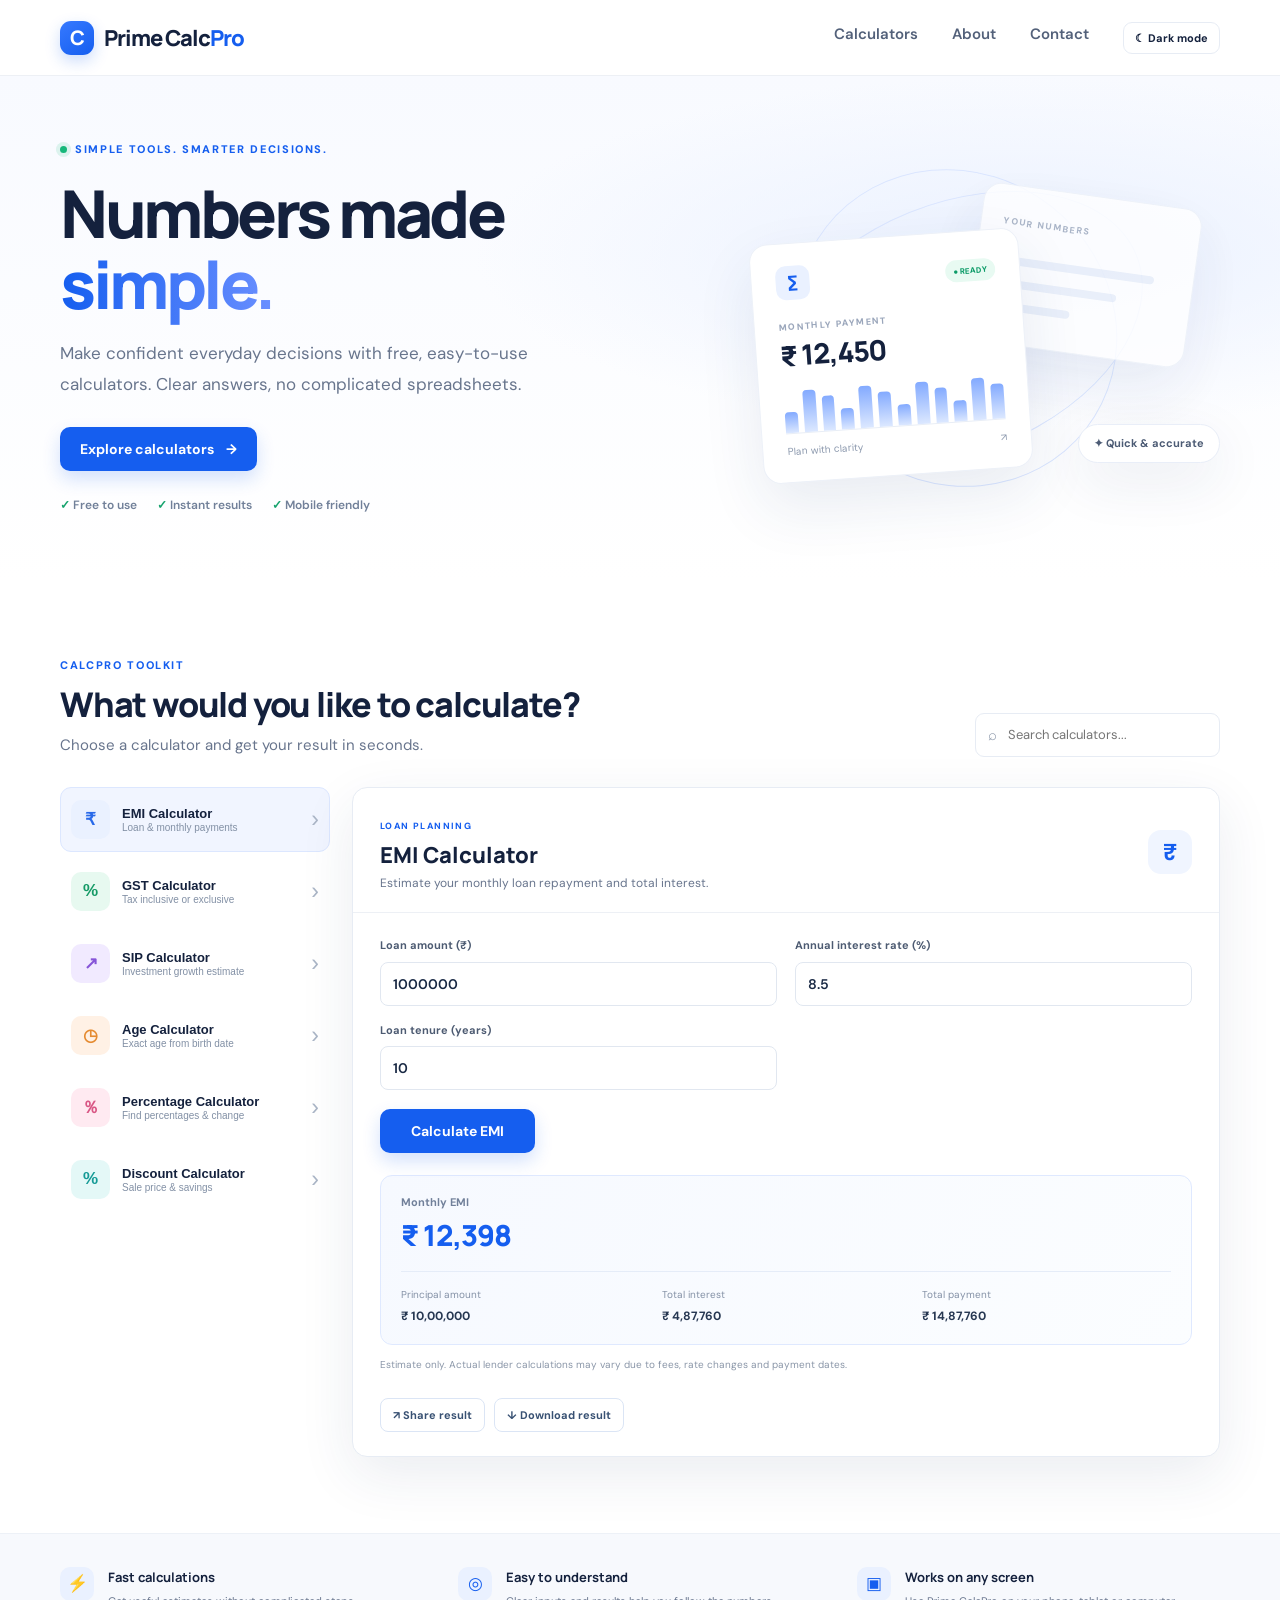
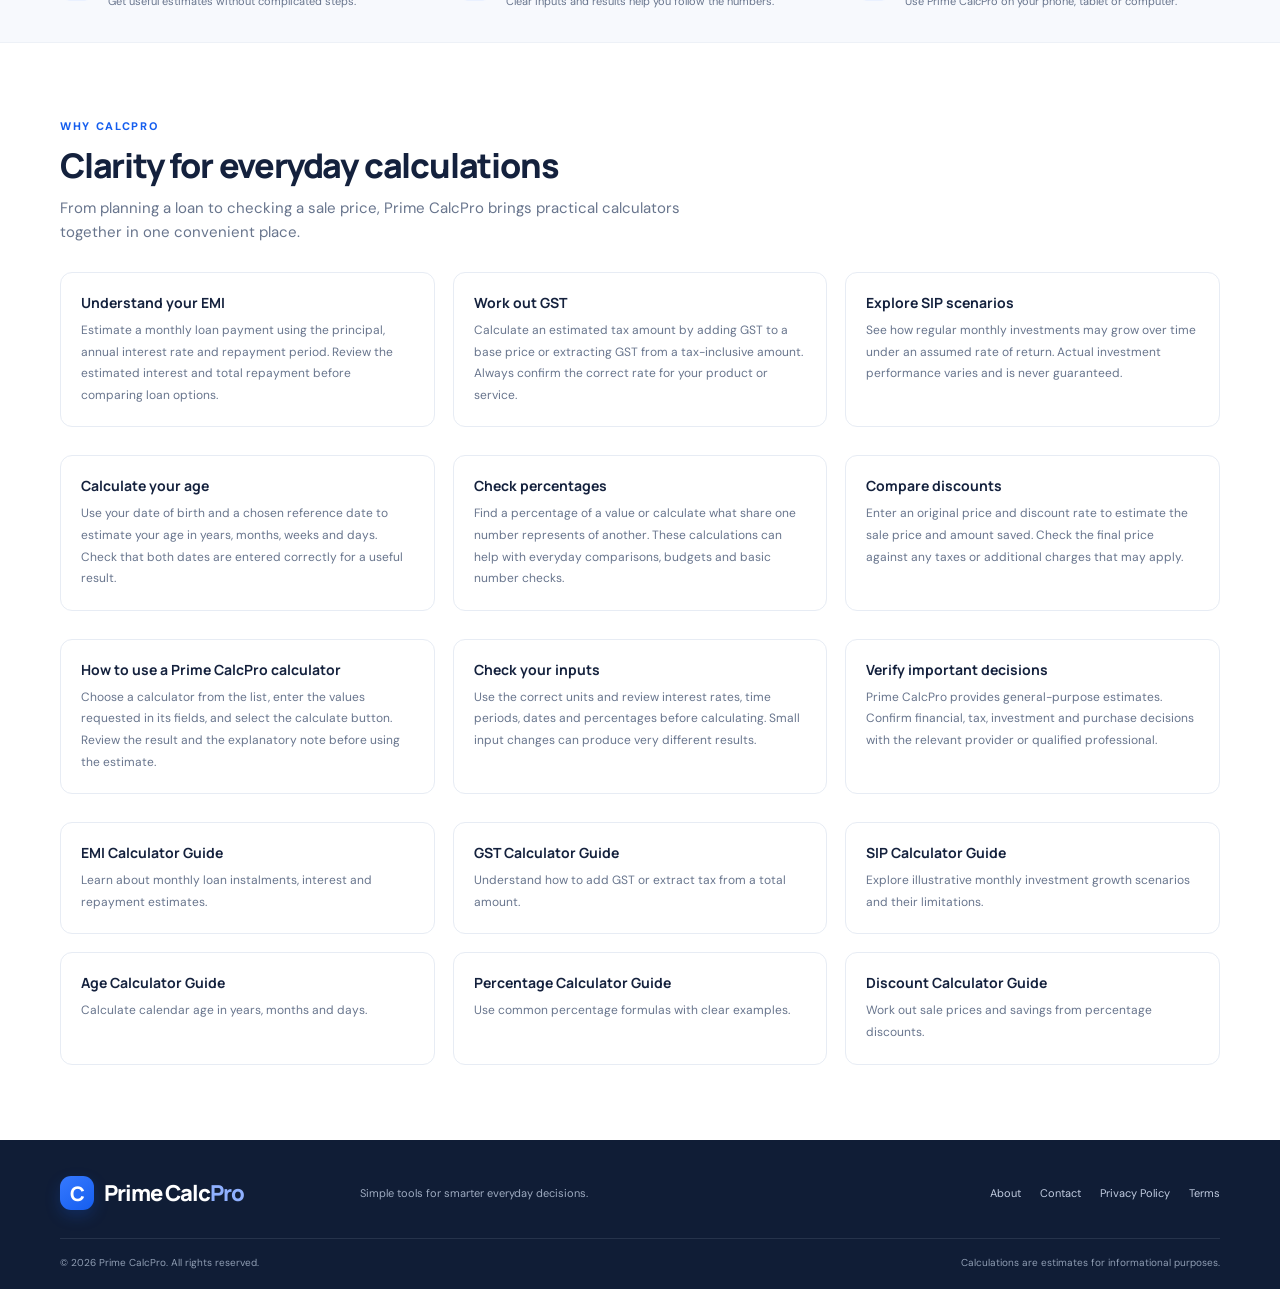
==== commit aaa5f77d: "Rebrand website as Prime CalcPro" ====
--- a/index.html
+++ b/index.html
@@ -1,7 +1,7 @@
 <!DOCTYPE html>
 <html lang="en">
 <head>
-  <!-- Google tag (gtag.js) - CalcPro GA4 -->
+  <!-- Google tag (gtag.js) - Prime CalcPro GA4 -->
   <script async src="https://www.googletagmanager.com/gtag/js?id=G-G73KL03NPD"></script>
   <script>
     window.dataLayer = window.dataLayer || [];
@@ -16,13 +16,13 @@
   <meta name="google-site-verification" content="IYeu65UoTeWbpqD2SZLOJmxgCEEkNinRDU8o8wYpRFg" /> 
   <meta charset="UTF-8">
   <meta name="viewport" content="width=device-width, initial-scale=1">
-  <meta name="description" content="CalcPro offers free, easy-to-use EMI, GST, SIP, age, percentage and discount calculators. Get clear results instantly.">
+  <meta name="description" content="Prime CalcPro offers free, easy-to-use EMI, GST, SIP, age, percentage and discount calculators. Get clear results instantly.">
   <meta name="keywords" content="online calculator, EMI calculator, GST calculator, SIP calculator, age calculator, percentage calculator, discount calculator">
   <meta name="theme-color" content="#155eef">
-  <meta property="og:title" content="CalcPro — Smart Calculators for Everyday Decisions">
+  <meta property="og:title" content="Prime CalcPro — Smart Calculators for Everyday Decisions">
   <meta property="og:description" content="Free online calculators for loans, GST, investments, age, percentages and discounts.">
   <meta property="og:type" content="website">
-  <title>CalcPro — Free Online Calculators</title>
+  <title>Prime CalcPro — Free Online Calculators</title>
   <link rel="canonical" href="https://primecalpro.vercel.app/">
   <link rel="icon" href="favicon.svg" type="image/svg+xml">
   <link rel="stylesheet" href="css/style.css">
@@ -30,7 +30,7 @@
 <body>
   <header class="site-header">
     <div class="container nav-wrap">
-      <a class="brand" href="index.html" aria-label="CalcPro home"><span class="brand-mark">C</span><span>Calc<span class="brand-accent">Pro</span></span></a>
+      <a class="brand" href="index.html" aria-label="Prime CalcPro home"><span class="brand-mark">C</span><span>Prime Calc<span class="brand-accent">Pro</span></span></a>
       <button class="menu-toggle" id="menuToggle" aria-label="Toggle navigation" aria-expanded="false">☰</button>
       <nav class="main-nav" id="mainNav">
         <a href="#calculators">Calculators</a>
@@ -151,14 +151,14 @@
       </div>
     </section>
 
-    <section class="info-strip"><div class="container info-grid"><div><span class="info-icon">⚡</span><b>Fast calculations</b><p>Get useful estimates without complicated steps.</p></div><div><span class="info-icon">◎</span><b>Easy to understand</b><p>Clear inputs and results help you follow the numbers.</p></div><div><span class="info-icon">▣</span><b>Works on any screen</b><p>Use CalcPro on your phone, tablet or computer.</p></div></div></section>
+    <section class="info-strip"><div class="container info-grid"><div><span class="info-icon">⚡</span><b>Fast calculations</b><p>Get useful estimates without complicated steps.</p></div><div><span class="info-icon">◎</span><b>Easy to understand</b><p>Clear inputs and results help you follow the numbers.</p></div><div><span class="info-icon">▣</span><b>Works on any screen</b><p>Use Prime CalcPro on your phone, tablet or computer.</p></div></div></section>
 
     <section class="container content-section">
       <div class="eyebrow">WHY CALCPRO</div><h2>Clarity for everyday calculations</h2>
-      <p class="content-lead">From planning a loan to checking a sale price, CalcPro brings practical calculators together in one convenient place.</p>
+      <p class="content-lead">From planning a loan to checking a sale price, Prime CalcPro brings practical calculators together in one convenient place.</p>
       <div class="content-cards"><article><h3>Understand your EMI</h3><p>Estimate a monthly loan payment using the principal, annual interest rate and repayment period. Review the estimated interest and total repayment before comparing loan options.</p></article><article><h3>Work out GST</h3><p>Calculate an estimated tax amount by adding GST to a base price or extracting GST from a tax-inclusive amount. Always confirm the correct rate for your product or service.</p></article><article><h3>Explore SIP scenarios</h3><p>See how regular monthly investments may grow over time under an assumed rate of return. Actual investment performance varies and is never guaranteed.</p></article></div>
       <div class="content-cards"><article><h3>Calculate your age</h3><p>Use your date of birth and a chosen reference date to estimate your age in years, months, weeks and days. Check that both dates are entered correctly for a useful result.</p></article><article><h3>Check percentages</h3><p>Find a percentage of a value or calculate what share one number represents of another. These calculations can help with everyday comparisons, budgets and basic number checks.</p></article><article><h3>Compare discounts</h3><p>Enter an original price and discount rate to estimate the sale price and amount saved. Check the final price against any taxes or additional charges that may apply.</p></article></div>
-      <div class="content-cards"><article><h3>How to use a CalcPro calculator</h3><p>Choose a calculator from the list, enter the values requested in its fields, and select the calculate button. Review the result and the explanatory note before using the estimate.</p></article><article><h3>Check your inputs</h3><p>Use the correct units and review interest rates, time periods, dates and percentages before calculating. Small input changes can produce very different results.</p></article><article><h3>Verify important decisions</h3><p>CalcPro provides general-purpose estimates. Confirm financial, tax, investment and purchase decisions with the relevant provider or qualified professional.</p></article></div>
+      <div class="content-cards"><article><h3>How to use a Prime CalcPro calculator</h3><p>Choose a calculator from the list, enter the values requested in its fields, and select the calculate button. Review the result and the explanatory note before using the estimate.</p></article><article><h3>Check your inputs</h3><p>Use the correct units and review interest rates, time periods, dates and percentages before calculating. Small input changes can produce very different results.</p></article><article><h3>Verify important decisions</h3><p>Prime CalcPro provides general-purpose estimates. Confirm financial, tax, investment and purchase decisions with the relevant provider or qualified professional.</p></article></div>
       <div class="content-cards calculator-guides">
         <article><h3><a href="emi-calculator.html">EMI Calculator Guide</a></h3><p>Learn about monthly loan instalments, interest and repayment estimates.</p></article>
         <article><h3><a href="gst-calculator.html">GST Calculator Guide</a></h3><p>Understand how to add GST or extract tax from a total amount.</p></article>
@@ -170,7 +170,7 @@
     </section>
   </main>
 
-  <footer class="site-footer"><div class="container footer-top"><a class="brand footer-brand" href="index.html"><span class="brand-mark">C</span><span>Calc<span class="brand-accent">Pro</span></span></a><p>Simple tools for smarter everyday decisions.</p><nav><a href="about.html">About</a><a href="contact.html">Contact</a><a href="privacy-policy.html">Privacy Policy</a><a href="terms.html">Terms</a></nav></div><div class="container footer-bottom"><span>© <span id="year"></span> CalcPro. All rights reserved.</span><span>Calculations are estimates for informational purposes.</span></div></footer>
+  <footer class="site-footer"><div class="container footer-top"><a class="brand footer-brand" href="index.html"><span class="brand-mark">C</span><span>Prime Calc<span class="brand-accent">Pro</span></span></a><p>Simple tools for smarter everyday decisions.</p><nav><a href="about.html">About</a><a href="contact.html">Contact</a><a href="privacy-policy.html">Privacy Policy</a><a href="terms.html">Terms</a></nav></div><div class="container footer-bottom"><span>© <span id="year"></span> Prime CalcPro. All rights reserved.</span><span>Calculations are estimates for informational purposes.</span></div></footer>
   <script src="js/script.js" defer></script>
 </body>
 </html>
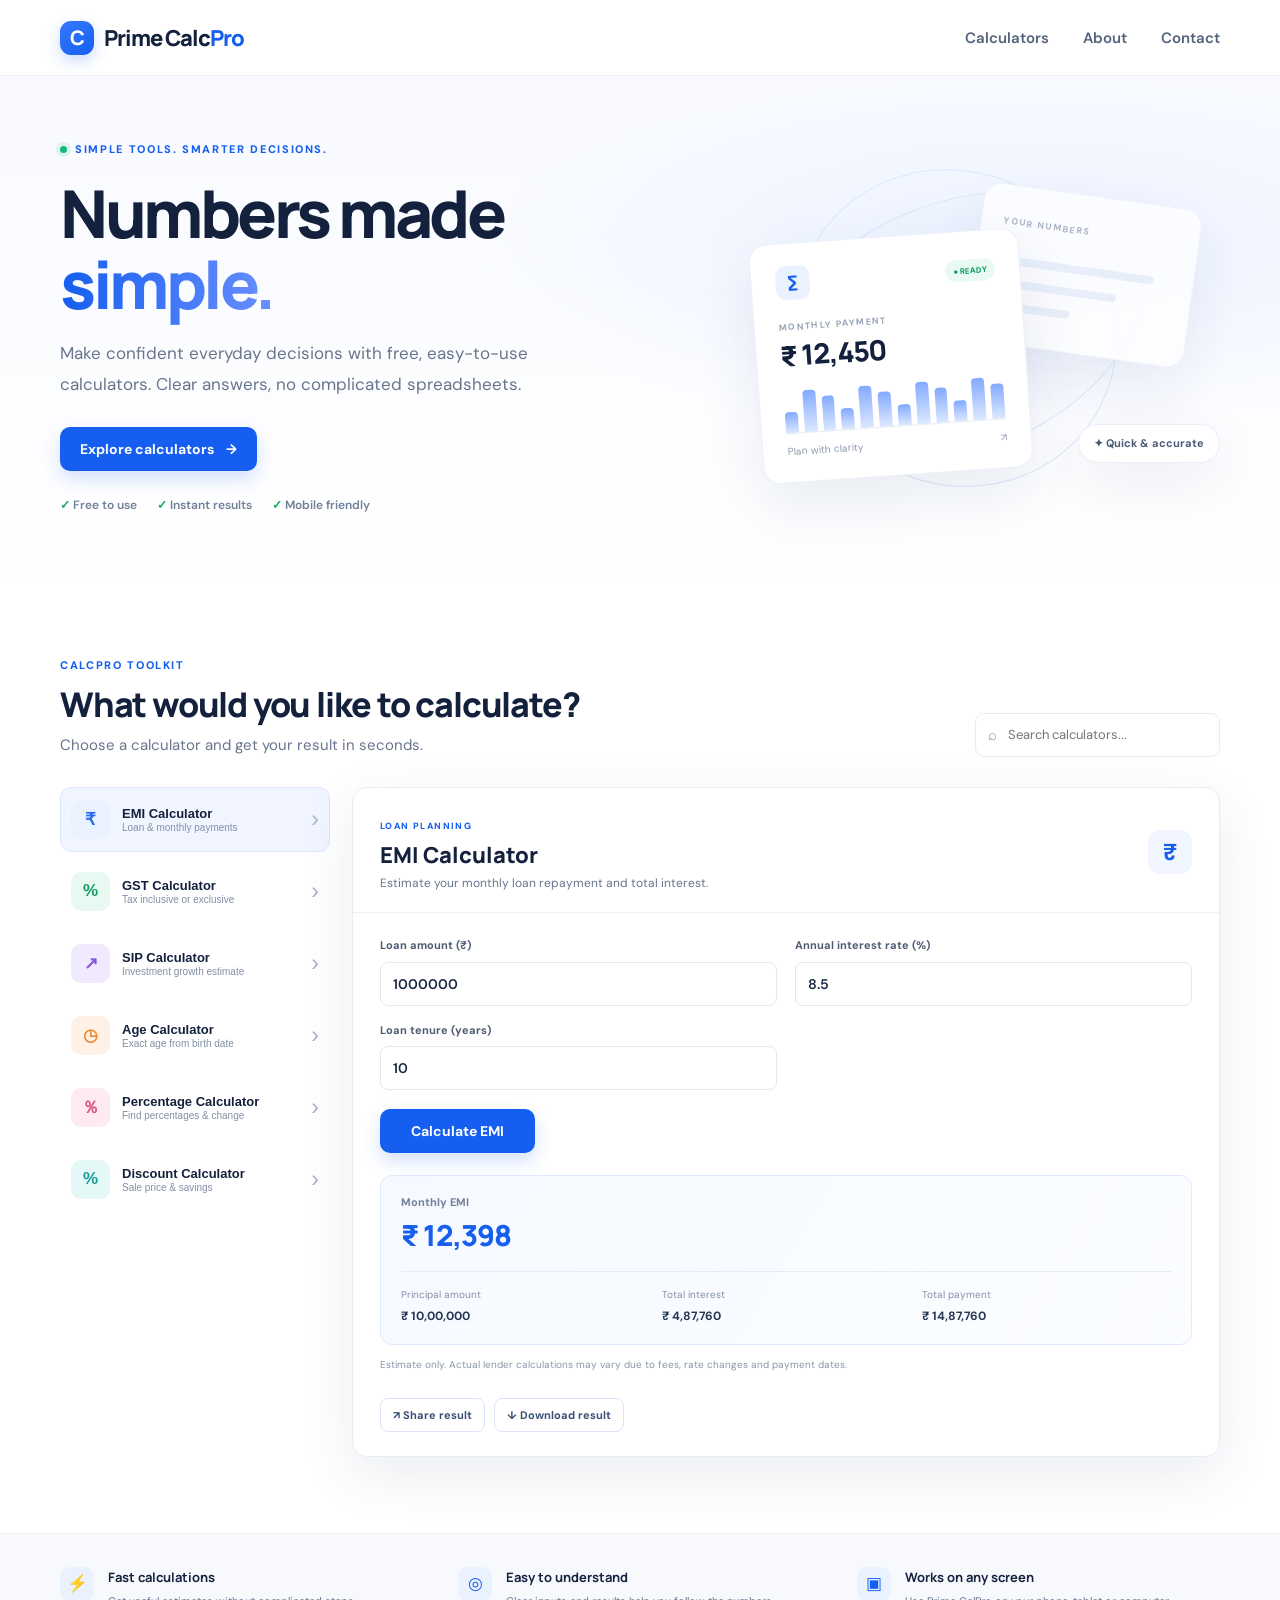
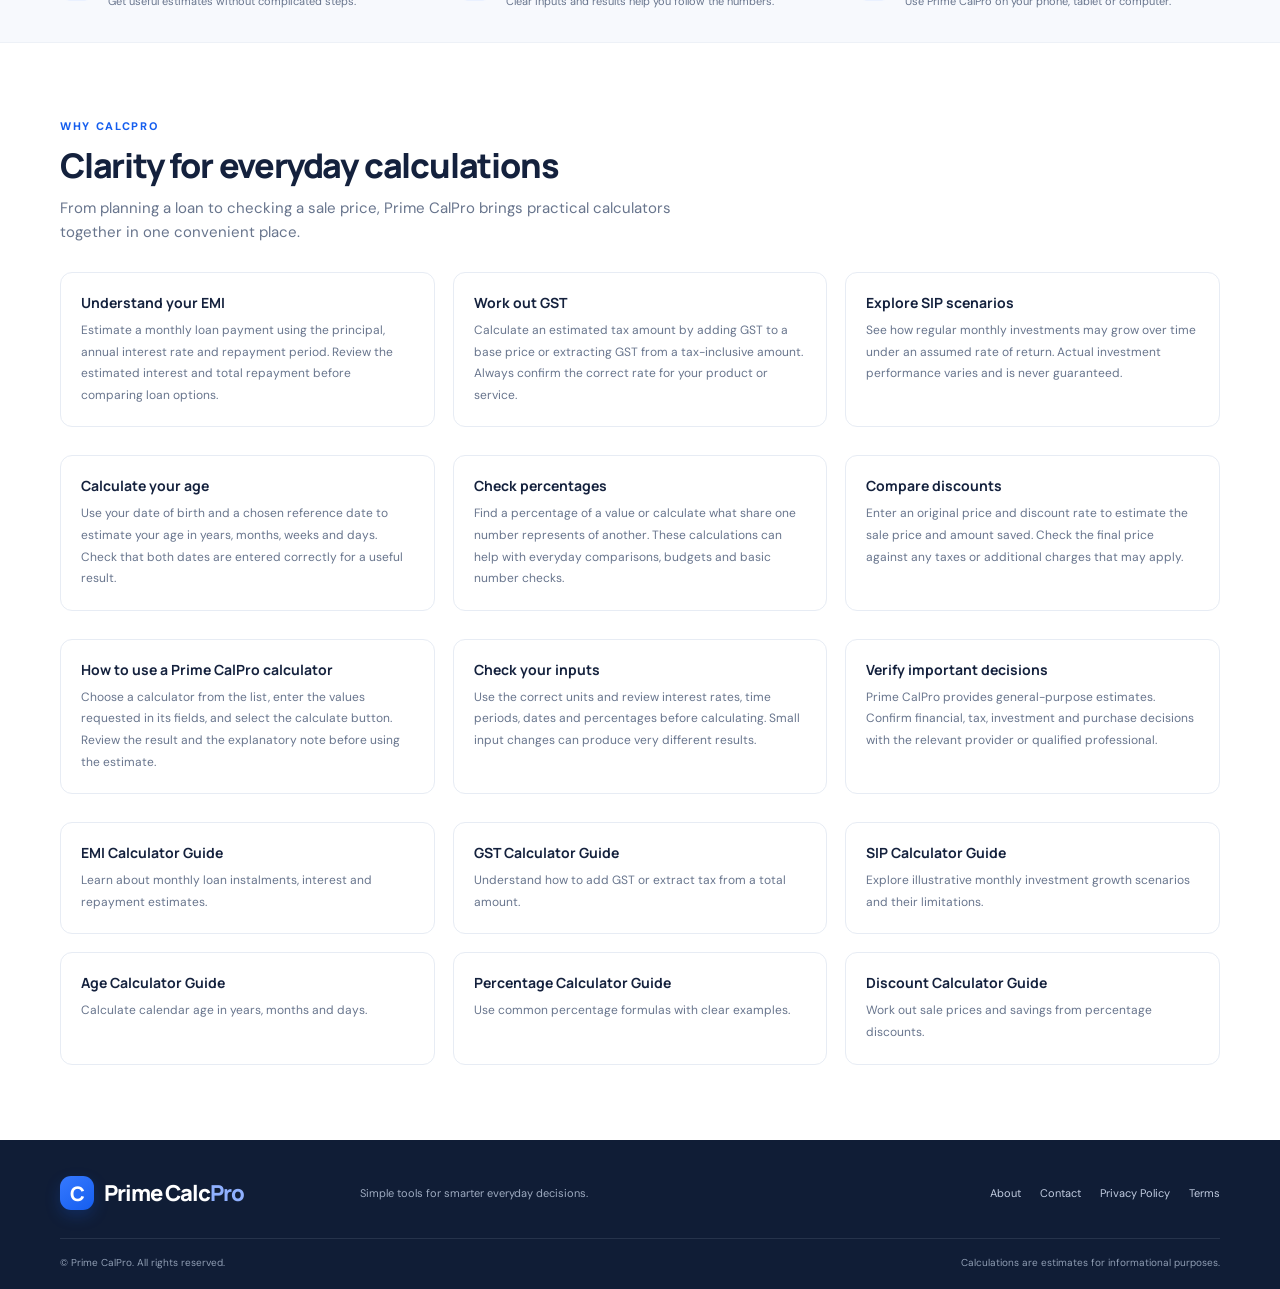
==== commit 82034f11: "Correct brand name to Prime CalPro" ====
--- a/index.html
+++ b/index.html
@@ -1,7 +1,7 @@
 <!DOCTYPE html>
 <html lang="en">
 <head>
-  <!-- Google tag (gtag.js) - Prime CalcPro GA4 -->
+  <!-- Google tag (gtag.js) - Prime CalPro GA4 -->
   <script async src="https://www.googletagmanager.com/gtag/js?id=G-G73KL03NPD"></script>
   <script>
     window.dataLayer = window.dataLayer || [];
@@ -16,13 +16,13 @@
   <meta name="google-site-verification" content="IYeu65UoTeWbpqD2SZLOJmxgCEEkNinRDU8o8wYpRFg" /> 
   <meta charset="UTF-8">
   <meta name="viewport" content="width=device-width, initial-scale=1">
-  <meta name="description" content="Prime CalcPro offers free, easy-to-use EMI, GST, SIP, age, percentage and discount calculators. Get clear results instantly.">
+  <meta name="description" content="Prime CalPro offers free, easy-to-use EMI, GST, SIP, age, percentage and discount calculators. Get clear results instantly.">
   <meta name="keywords" content="online calculator, EMI calculator, GST calculator, SIP calculator, age calculator, percentage calculator, discount calculator">
   <meta name="theme-color" content="#155eef">
-  <meta property="og:title" content="Prime CalcPro — Smart Calculators for Everyday Decisions">
+  <meta property="og:title" content="Prime CalPro — Smart Calculators for Everyday Decisions">
   <meta property="og:description" content="Free online calculators for loans, GST, investments, age, percentages and discounts.">
   <meta property="og:type" content="website">
-  <title>Prime CalcPro — Free Online Calculators</title>
+  <title>Prime CalPro — Free Online Calculators</title>
   <link rel="canonical" href="https://primecalpro.vercel.app/">
   <link rel="icon" href="favicon.svg" type="image/svg+xml">
   <link rel="stylesheet" href="css/style.css">
@@ -30,7 +30,7 @@
 <body>
   <header class="site-header">
     <div class="container nav-wrap">
-      <a class="brand" href="index.html" aria-label="Prime CalcPro home"><span class="brand-mark">C</span><span>Prime Calc<span class="brand-accent">Pro</span></span></a>
+      <a class="brand" href="index.html" aria-label="Prime CalPro home"><span class="brand-mark">C</span><span>Prime Calc<span class="brand-accent">Pro</span></span></a>
       <button class="menu-toggle" id="menuToggle" aria-label="Toggle navigation" aria-expanded="false">☰</button>
       <nav class="main-nav" id="mainNav">
         <a href="#calculators">Calculators</a>
@@ -151,14 +151,14 @@
       </div>
     </section>
 
-    <section class="info-strip"><div class="container info-grid"><div><span class="info-icon">⚡</span><b>Fast calculations</b><p>Get useful estimates without complicated steps.</p></div><div><span class="info-icon">◎</span><b>Easy to understand</b><p>Clear inputs and results help you follow the numbers.</p></div><div><span class="info-icon">▣</span><b>Works on any screen</b><p>Use Prime CalcPro on your phone, tablet or computer.</p></div></div></section>
+    <section class="info-strip"><div class="container info-grid"><div><span class="info-icon">⚡</span><b>Fast calculations</b><p>Get useful estimates without complicated steps.</p></div><div><span class="info-icon">◎</span><b>Easy to understand</b><p>Clear inputs and results help you follow the numbers.</p></div><div><span class="info-icon">▣</span><b>Works on any screen</b><p>Use Prime CalPro on your phone, tablet or computer.</p></div></div></section>
 
     <section class="container content-section">
       <div class="eyebrow">WHY CALCPRO</div><h2>Clarity for everyday calculations</h2>
-      <p class="content-lead">From planning a loan to checking a sale price, Prime CalcPro brings practical calculators together in one convenient place.</p>
+      <p class="content-lead">From planning a loan to checking a sale price, Prime CalPro brings practical calculators together in one convenient place.</p>
       <div class="content-cards"><article><h3>Understand your EMI</h3><p>Estimate a monthly loan payment using the principal, annual interest rate and repayment period. Review the estimated interest and total repayment before comparing loan options.</p></article><article><h3>Work out GST</h3><p>Calculate an estimated tax amount by adding GST to a base price or extracting GST from a tax-inclusive amount. Always confirm the correct rate for your product or service.</p></article><article><h3>Explore SIP scenarios</h3><p>See how regular monthly investments may grow over time under an assumed rate of return. Actual investment performance varies and is never guaranteed.</p></article></div>
       <div class="content-cards"><article><h3>Calculate your age</h3><p>Use your date of birth and a chosen reference date to estimate your age in years, months, weeks and days. Check that both dates are entered correctly for a useful result.</p></article><article><h3>Check percentages</h3><p>Find a percentage of a value or calculate what share one number represents of another. These calculations can help with everyday comparisons, budgets and basic number checks.</p></article><article><h3>Compare discounts</h3><p>Enter an original price and discount rate to estimate the sale price and amount saved. Check the final price against any taxes or additional charges that may apply.</p></article></div>
-      <div class="content-cards"><article><h3>How to use a Prime CalcPro calculator</h3><p>Choose a calculator from the list, enter the values requested in its fields, and select the calculate button. Review the result and the explanatory note before using the estimate.</p></article><article><h3>Check your inputs</h3><p>Use the correct units and review interest rates, time periods, dates and percentages before calculating. Small input changes can produce very different results.</p></article><article><h3>Verify important decisions</h3><p>Prime CalcPro provides general-purpose estimates. Confirm financial, tax, investment and purchase decisions with the relevant provider or qualified professional.</p></article></div>
+      <div class="content-cards"><article><h3>How to use a Prime CalPro calculator</h3><p>Choose a calculator from the list, enter the values requested in its fields, and select the calculate button. Review the result and the explanatory note before using the estimate.</p></article><article><h3>Check your inputs</h3><p>Use the correct units and review interest rates, time periods, dates and percentages before calculating. Small input changes can produce very different results.</p></article><article><h3>Verify important decisions</h3><p>Prime CalPro provides general-purpose estimates. Confirm financial, tax, investment and purchase decisions with the relevant provider or qualified professional.</p></article></div>
       <div class="content-cards calculator-guides">
         <article><h3><a href="emi-calculator.html">EMI Calculator Guide</a></h3><p>Learn about monthly loan instalments, interest and repayment estimates.</p></article>
         <article><h3><a href="gst-calculator.html">GST Calculator Guide</a></h3><p>Understand how to add GST or extract tax from a total amount.</p></article>
@@ -170,7 +170,7 @@
     </section>
   </main>
 
-  <footer class="site-footer"><div class="container footer-top"><a class="brand footer-brand" href="index.html"><span class="brand-mark">C</span><span>Prime Calc<span class="brand-accent">Pro</span></span></a><p>Simple tools for smarter everyday decisions.</p><nav><a href="about.html">About</a><a href="contact.html">Contact</a><a href="privacy-policy.html">Privacy Policy</a><a href="terms.html">Terms</a></nav></div><div class="container footer-bottom"><span>© <span id="year"></span> Prime CalcPro. All rights reserved.</span><span>Calculations are estimates for informational purposes.</span></div></footer>
+  <footer class="site-footer"><div class="container footer-top"><a class="brand footer-brand" href="index.html"><span class="brand-mark">C</span><span>Prime Calc<span class="brand-accent">Pro</span></span></a><p>Simple tools for smarter everyday decisions.</p><nav><a href="about.html">About</a><a href="contact.html">Contact</a><a href="privacy-policy.html">Privacy Policy</a><a href="terms.html">Terms</a></nav></div><div class="container footer-bottom"><span>© <span id="year"></span> Prime CalPro. All rights reserved.</span><span>Calculations are estimates for informational purposes.</span></div></footer>
   <script src="js/script.js" defer></script>
 </body>
 </html>
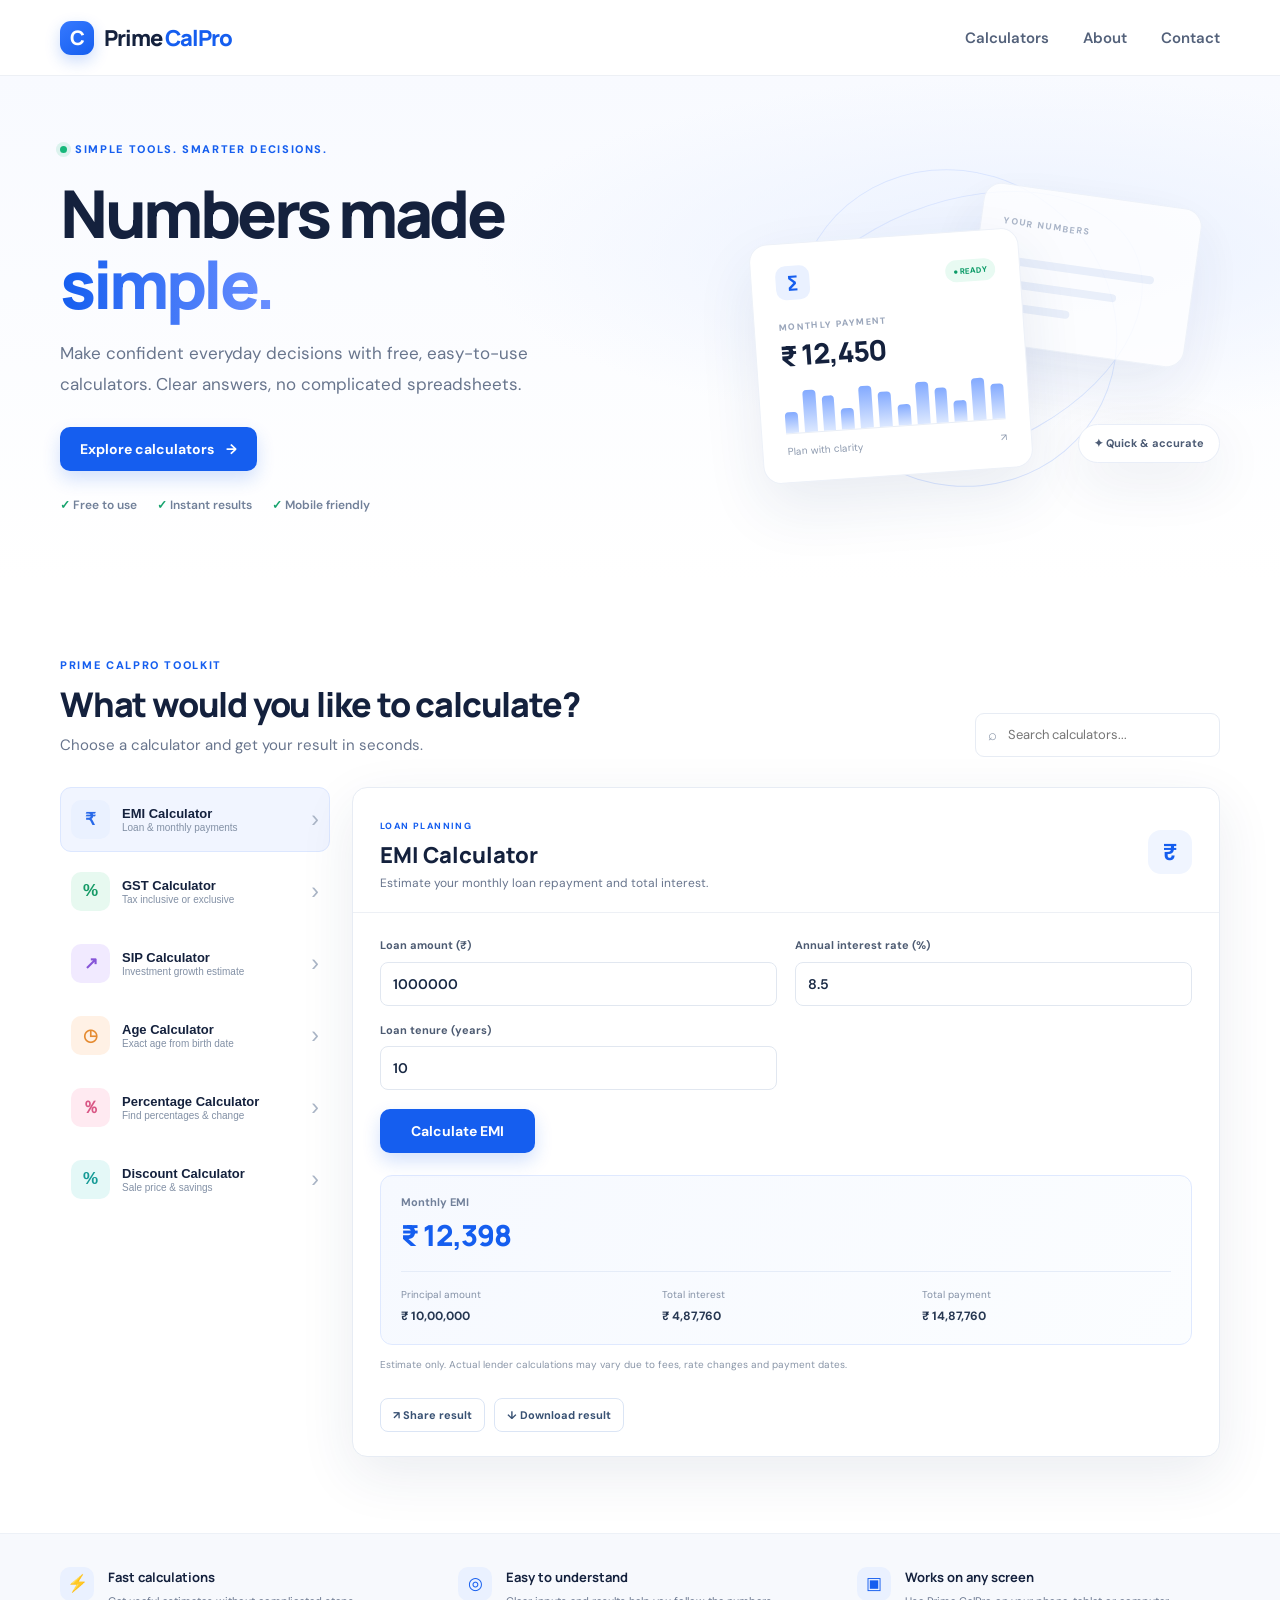
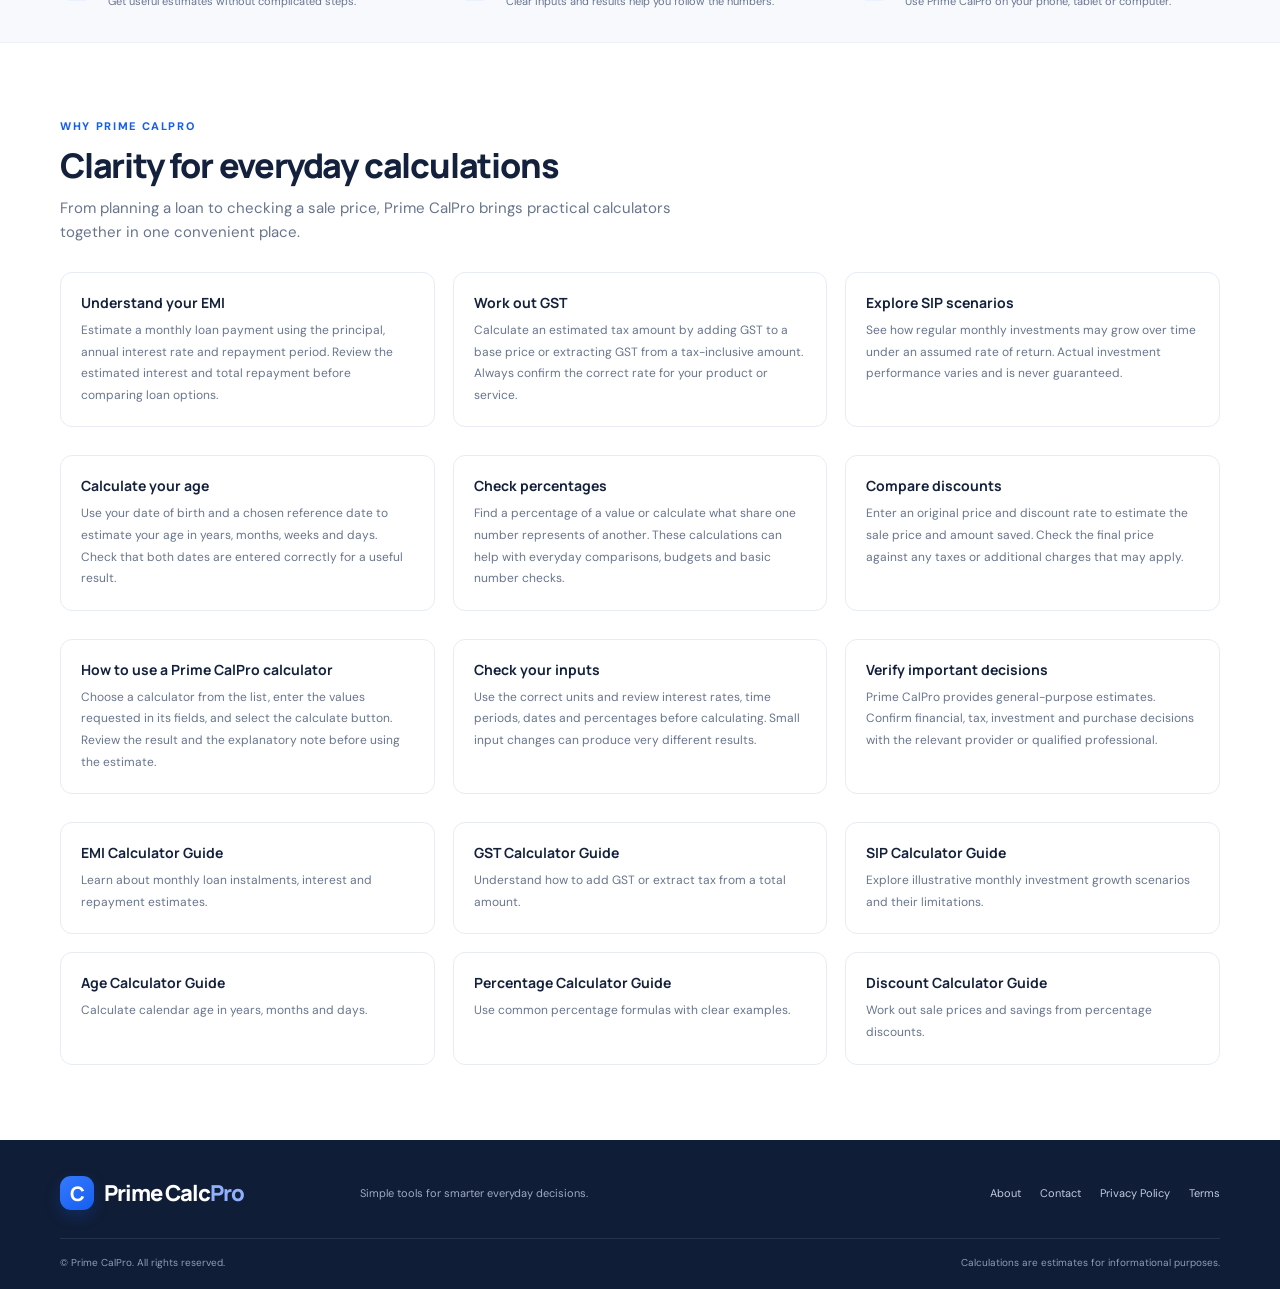
==== commit 5f7c35b7: "Fix Prime CalPro branding in homepage header" ====
--- a/index.html
+++ b/index.html
@@ -30,7 +30,7 @@
 <body>
   <header class="site-header">
     <div class="container nav-wrap">
-      <a class="brand" href="index.html" aria-label="Prime CalPro home"><span class="brand-mark">C</span><span>Prime Calc<span class="brand-accent">Pro</span></span></a>
+      <a class="brand" href="index.html" aria-label="Prime CalPro home"><span class="brand-mark">C</span><span>Prime <span class="brand-accent">CalPro</span></span></a>
       <button class="menu-toggle" id="menuToggle" aria-label="Toggle navigation" aria-expanded="false">☰</button>
       <nav class="main-nav" id="mainNav">
         <a href="#calculators">Calculators</a>
@@ -61,7 +61,7 @@
 
     <section class="container section" id="calculators">
       <div class="section-heading">
-        <div><div class="eyebrow">CALCPRO TOOLKIT</div><h2>What would you like to calculate?</h2><p>Choose a calculator and get your result in seconds.</p></div>
+        <div><div class="eyebrow">PRIME CALPRO TOOLKIT</div><h2>What would you like to calculate?</h2><p>Choose a calculator and get your result in seconds.</p></div>
         <label class="search-box"><span aria-hidden="true">⌕</span><input id="toolSearch" type="search" placeholder="Search calculators..." aria-label="Search calculators"></label>
       </div>
 
@@ -154,7 +154,7 @@
     <section class="info-strip"><div class="container info-grid"><div><span class="info-icon">⚡</span><b>Fast calculations</b><p>Get useful estimates without complicated steps.</p></div><div><span class="info-icon">◎</span><b>Easy to understand</b><p>Clear inputs and results help you follow the numbers.</p></div><div><span class="info-icon">▣</span><b>Works on any screen</b><p>Use Prime CalPro on your phone, tablet or computer.</p></div></div></section>
 
     <section class="container content-section">
-      <div class="eyebrow">WHY CALCPRO</div><h2>Clarity for everyday calculations</h2>
+      <div class="eyebrow">WHY PRIME CALPRO</div><h2>Clarity for everyday calculations</h2>
       <p class="content-lead">From planning a loan to checking a sale price, Prime CalPro brings practical calculators together in one convenient place.</p>
       <div class="content-cards"><article><h3>Understand your EMI</h3><p>Estimate a monthly loan payment using the principal, annual interest rate and repayment period. Review the estimated interest and total repayment before comparing loan options.</p></article><article><h3>Work out GST</h3><p>Calculate an estimated tax amount by adding GST to a base price or extracting GST from a tax-inclusive amount. Always confirm the correct rate for your product or service.</p></article><article><h3>Explore SIP scenarios</h3><p>See how regular monthly investments may grow over time under an assumed rate of return. Actual investment performance varies and is never guaranteed.</p></article></div>
       <div class="content-cards"><article><h3>Calculate your age</h3><p>Use your date of birth and a chosen reference date to estimate your age in years, months, weeks and days. Check that both dates are entered correctly for a useful result.</p></article><article><h3>Check percentages</h3><p>Find a percentage of a value or calculate what share one number represents of another. These calculations can help with everyday comparisons, budgets and basic number checks.</p></article><article><h3>Compare discounts</h3><p>Enter an original price and discount rate to estimate the sale price and amount saved. Check the final price against any taxes or additional charges that may apply.</p></article></div>
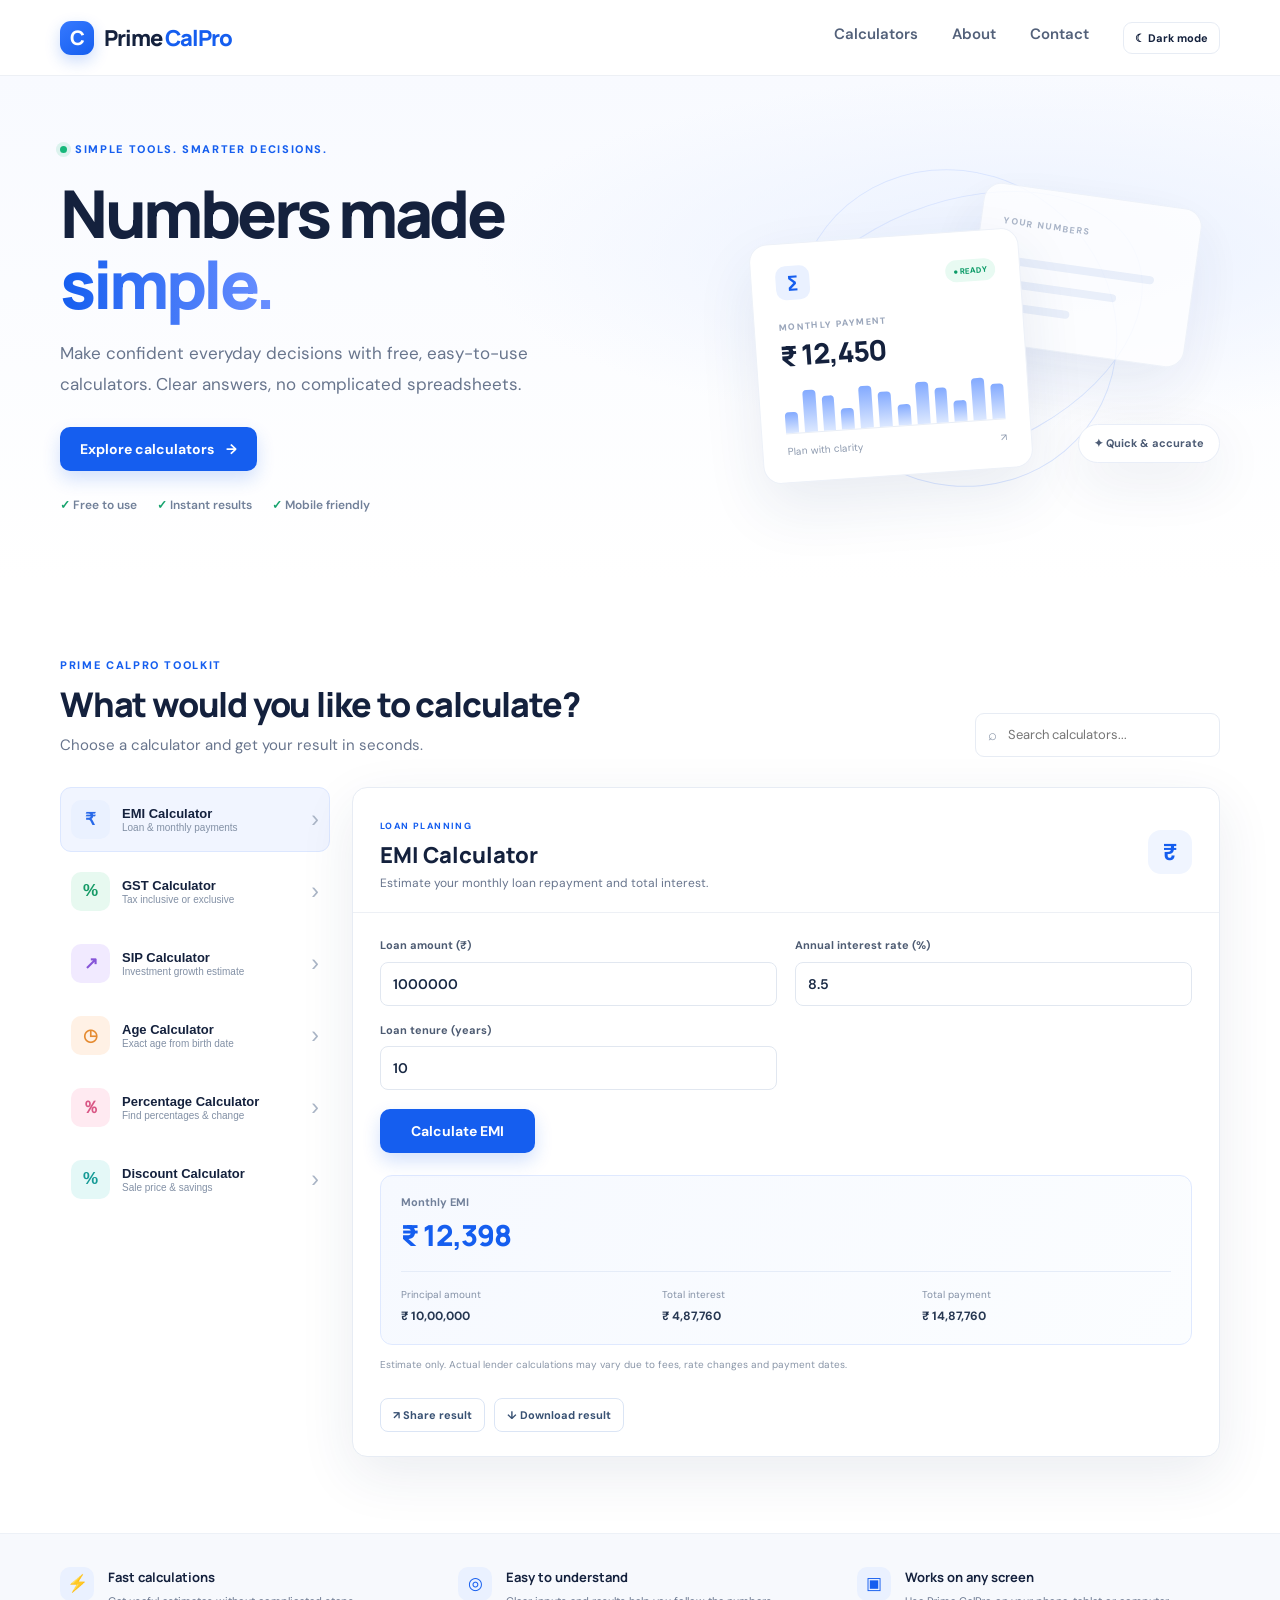
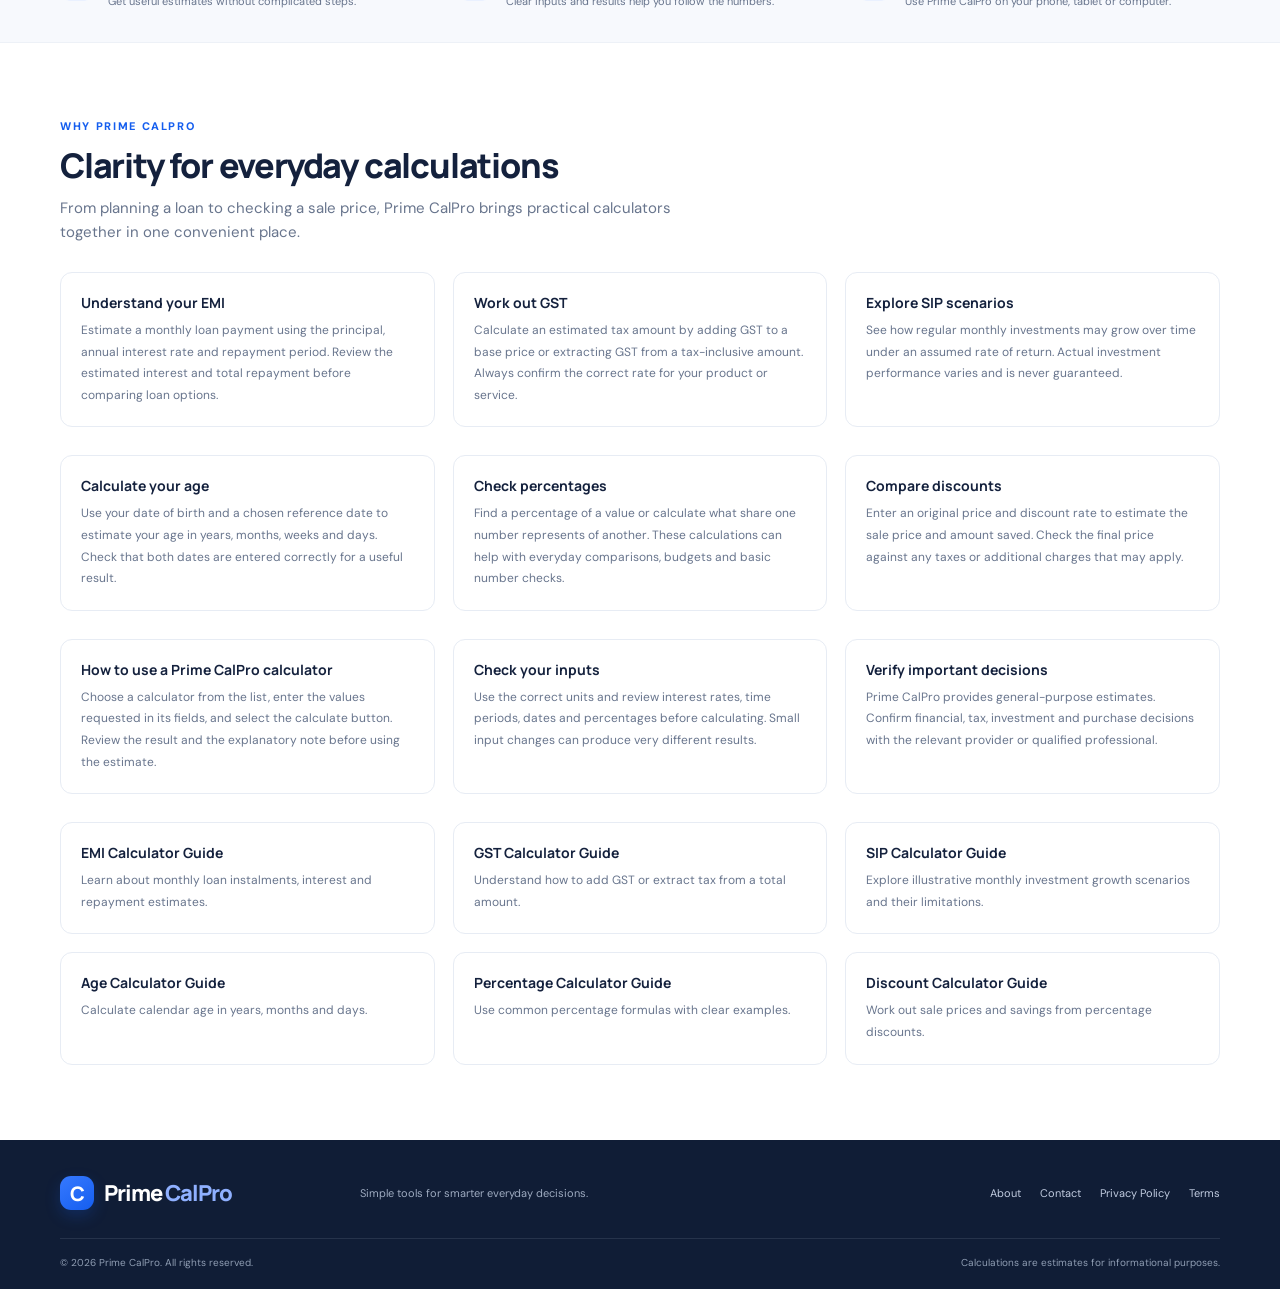
==== commit 632f8860: "Correct footer Prime CalPro brand name" ====
--- a/index.html
+++ b/index.html
@@ -170,7 +170,7 @@
     </section>
   </main>
 
-  <footer class="site-footer"><div class="container footer-top"><a class="brand footer-brand" href="index.html"><span class="brand-mark">C</span><span>Prime Calc<span class="brand-accent">Pro</span></span></a><p>Simple tools for smarter everyday decisions.</p><nav><a href="about.html">About</a><a href="contact.html">Contact</a><a href="privacy-policy.html">Privacy Policy</a><a href="terms.html">Terms</a></nav></div><div class="container footer-bottom"><span>© <span id="year"></span> Prime CalPro. All rights reserved.</span><span>Calculations are estimates for informational purposes.</span></div></footer>
+  <footer class="site-footer"><div class="container footer-top"><a class="brand footer-brand" href="index.html"><span class="brand-mark">C</span><span>Prime <span class="brand-accent">CalPro</span></span></a><p>Simple tools for smarter everyday decisions.</p><nav><a href="about.html">About</a><a href="contact.html">Contact</a><a href="privacy-policy.html">Privacy Policy</a><a href="terms.html">Terms</a></nav></div><div class="container footer-bottom"><span>© <span id="year"></span> Prime CalPro. All rights reserved.</span><span>Calculations are estimates for informational purposes.</span></div></footer>
   <script src="js/script.js" defer></script>
 </body>
 </html>
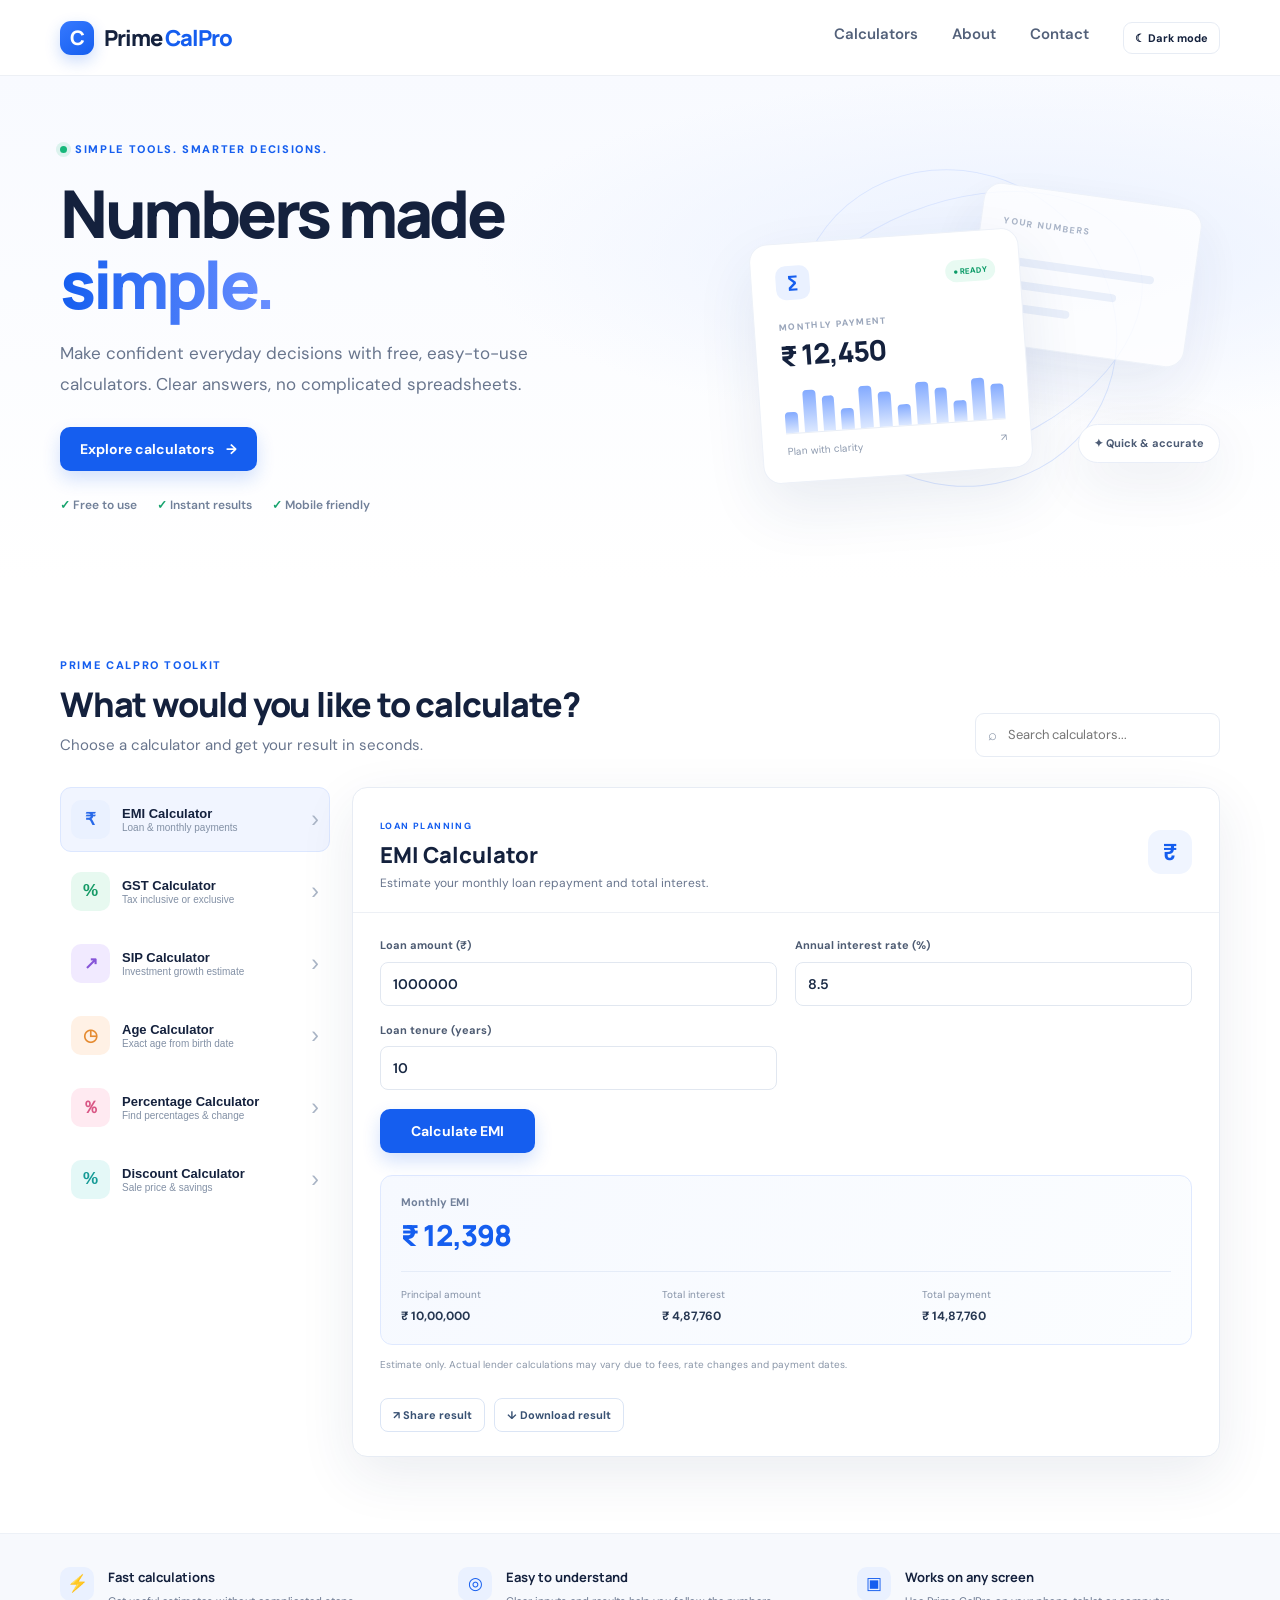
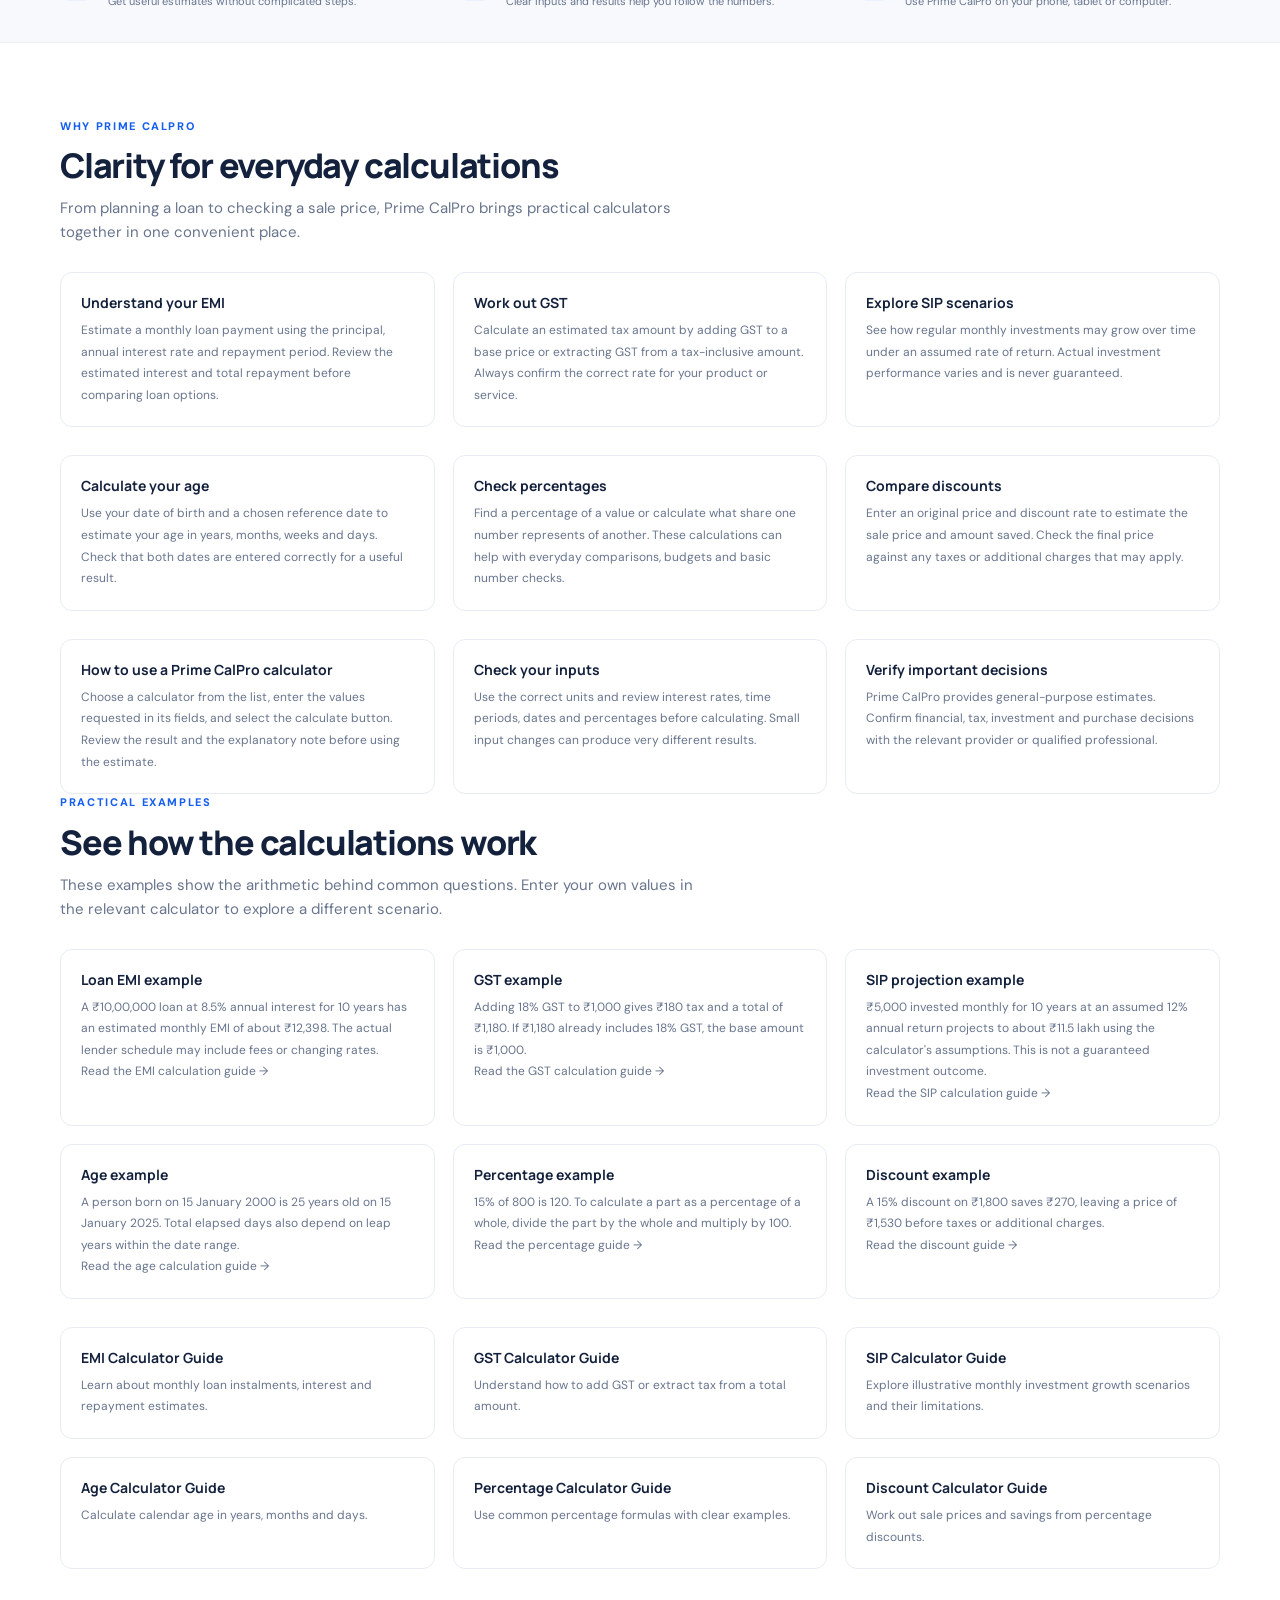
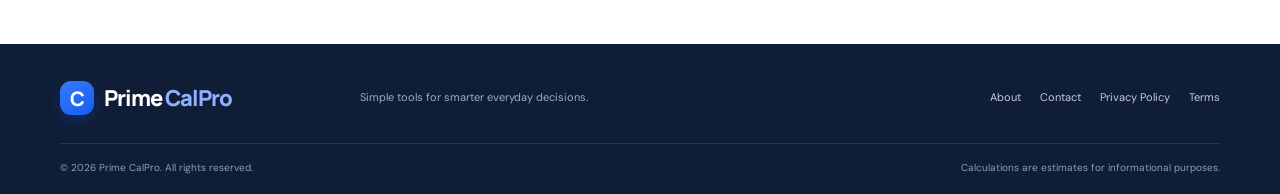
==== commit 0c9fdcd6: "Add original worked examples and transparent calculator methodology" ====
--- a/index.html
+++ b/index.html
@@ -24,6 +24,15 @@
   <meta property="og:type" content="website">
   <title>Prime CalPro — Free Online Calculators</title>
   <link rel="canonical" href="https://primecalpro.vercel.app/">
+  <script type="application/ld+json">
+  {
+    "@context": "https://schema.org",
+    "@type": "WebSite",
+    "name": "Prime CalPro",
+    "url": "https://primecalpro.vercel.app/",
+    "inLanguage": "en-IN"
+  }
+  </script>
   <link rel="icon" href="favicon.svg" type="image/svg+xml">
   <link rel="stylesheet" href="css/style.css">
 </head>
@@ -159,6 +168,19 @@
       <div class="content-cards"><article><h3>Understand your EMI</h3><p>Estimate a monthly loan payment using the principal, annual interest rate and repayment period. Review the estimated interest and total repayment before comparing loan options.</p></article><article><h3>Work out GST</h3><p>Calculate an estimated tax amount by adding GST to a base price or extracting GST from a tax-inclusive amount. Always confirm the correct rate for your product or service.</p></article><article><h3>Explore SIP scenarios</h3><p>See how regular monthly investments may grow over time under an assumed rate of return. Actual investment performance varies and is never guaranteed.</p></article></div>
       <div class="content-cards"><article><h3>Calculate your age</h3><p>Use your date of birth and a chosen reference date to estimate your age in years, months, weeks and days. Check that both dates are entered correctly for a useful result.</p></article><article><h3>Check percentages</h3><p>Find a percentage of a value or calculate what share one number represents of another. These calculations can help with everyday comparisons, budgets and basic number checks.</p></article><article><h3>Compare discounts</h3><p>Enter an original price and discount rate to estimate the sale price and amount saved. Check the final price against any taxes or additional charges that may apply.</p></article></div>
       <div class="content-cards"><article><h3>How to use a Prime CalPro calculator</h3><p>Choose a calculator from the list, enter the values requested in its fields, and select the calculate button. Review the result and the explanatory note before using the estimate.</p></article><article><h3>Check your inputs</h3><p>Use the correct units and review interest rates, time periods, dates and percentages before calculating. Small input changes can produce very different results.</p></article><article><h3>Verify important decisions</h3><p>Prime CalPro provides general-purpose estimates. Confirm financial, tax, investment and purchase decisions with the relevant provider or qualified professional.</p></article></div>
+      <section class="worked-examples" aria-labelledby="workedExamplesTitle">
+        <div class="eyebrow">PRACTICAL EXAMPLES</div>
+        <h2 id="workedExamplesTitle">See how the calculations work</h2>
+        <p class="content-lead">These examples show the arithmetic behind common questions. Enter your own values in the relevant calculator to explore a different scenario.</p>
+        <div class="content-cards">
+          <article><h3>Loan EMI example</h3><p>A ₹10,00,000 loan at 8.5% annual interest for 10 years has an estimated monthly EMI of about ₹12,398. The actual lender schedule may include fees or changing rates.</p><p><a href="emi-calculator.html">Read the EMI calculation guide →</a></p></article>
+          <article><h3>GST example</h3><p>Adding 18% GST to ₹1,000 gives ₹180 tax and a total of ₹1,180. If ₹1,180 already includes 18% GST, the base amount is ₹1,000.</p><p><a href="gst-calculator.html">Read the GST calculation guide →</a></p></article>
+          <article><h3>SIP projection example</h3><p>₹5,000 invested monthly for 10 years at an assumed 12% annual return projects to about ₹11.5 lakh using the calculator's assumptions. This is not a guaranteed investment outcome.</p><p><a href="sip-calculator.html">Read the SIP calculation guide →</a></p></article>
+          <article><h3>Age example</h3><p>A person born on 15 January 2000 is 25 years old on 15 January 2025. Total elapsed days also depend on leap years within the date range.</p><p><a href="age-calculator.html">Read the age calculation guide →</a></p></article>
+          <article><h3>Percentage example</h3><p>15% of 800 is 120. To calculate a part as a percentage of a whole, divide the part by the whole and multiply by 100.</p><p><a href="percentage-calculator.html">Read the percentage guide →</a></p></article>
+          <article><h3>Discount example</h3><p>A 15% discount on ₹1,800 saves ₹270, leaving a price of ₹1,530 before taxes or additional charges.</p><p><a href="discount-calculator.html">Read the discount guide →</a></p></article>
+        </div>
+      </section>
       <div class="content-cards calculator-guides">
         <article><h3><a href="emi-calculator.html">EMI Calculator Guide</a></h3><p>Learn about monthly loan instalments, interest and repayment estimates.</p></article>
         <article><h3><a href="gst-calculator.html">GST Calculator Guide</a></h3><p>Understand how to add GST or extract tax from a total amount.</p></article>
